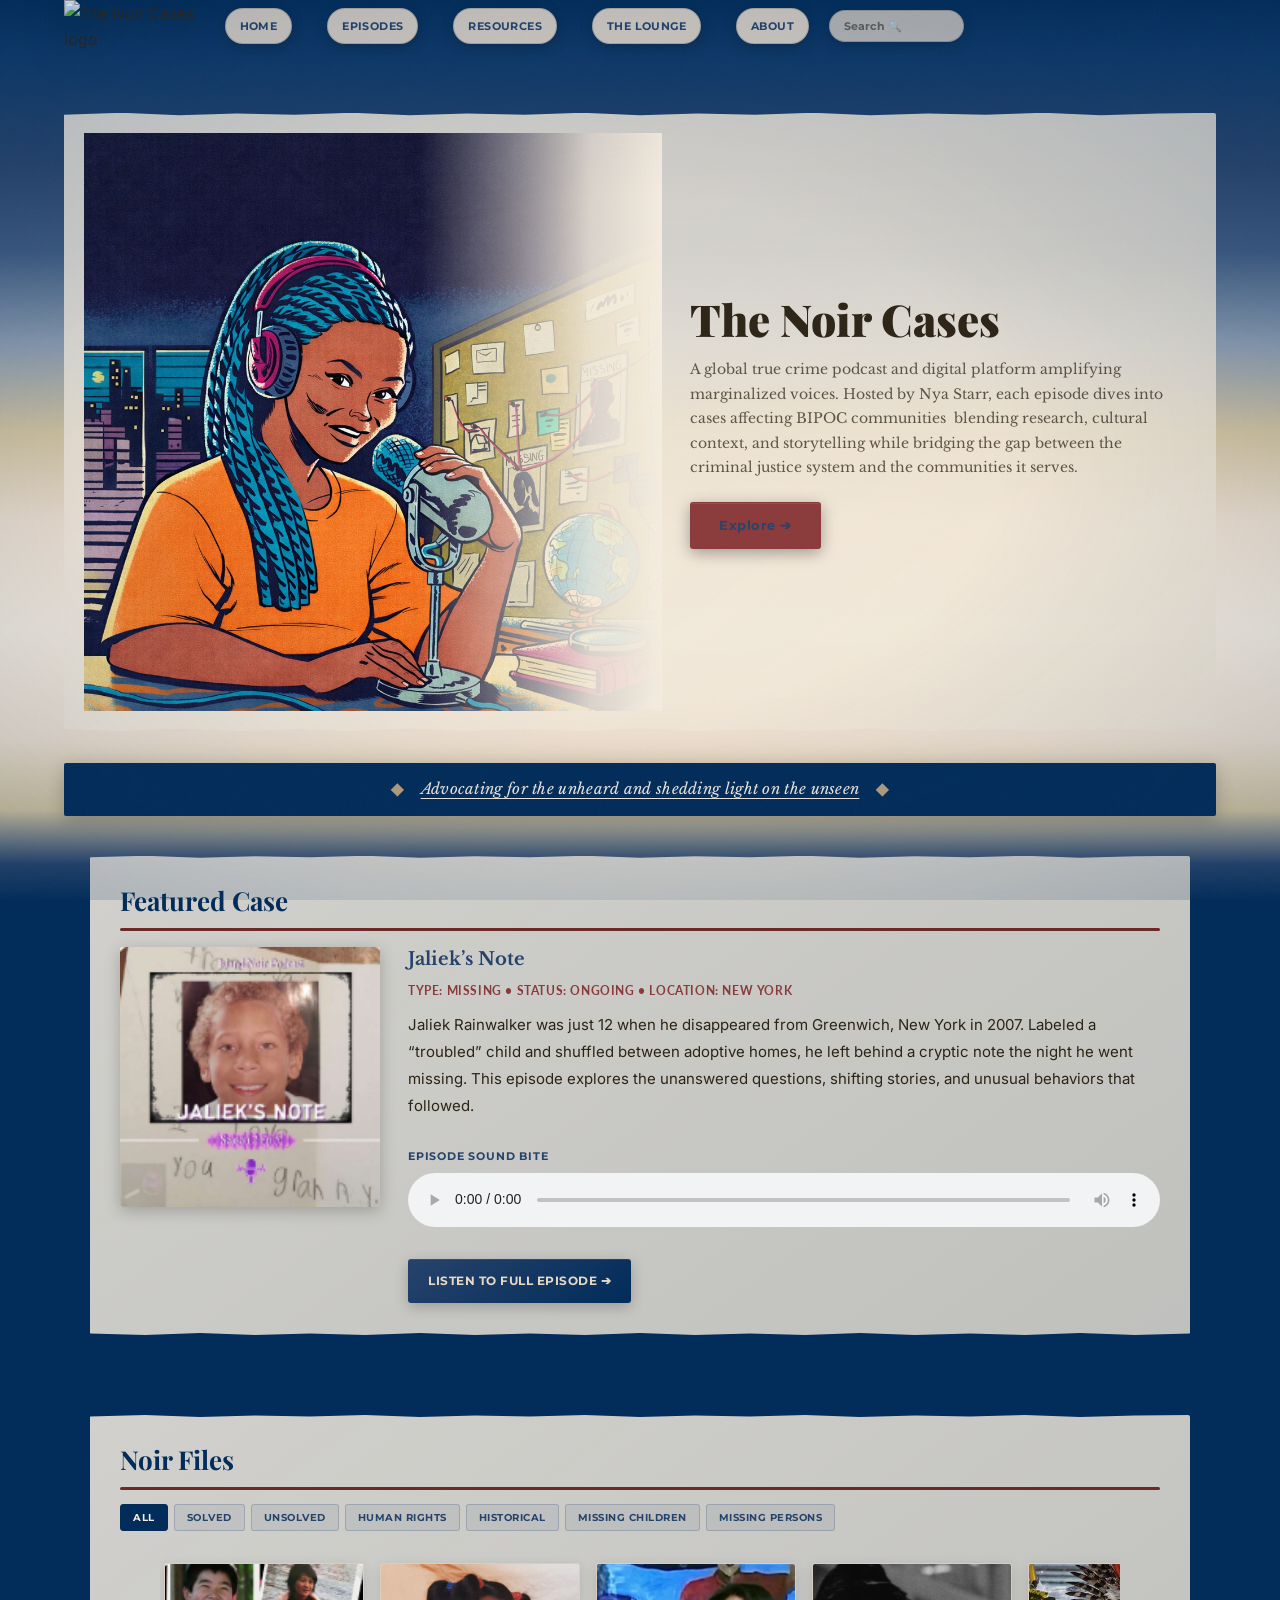
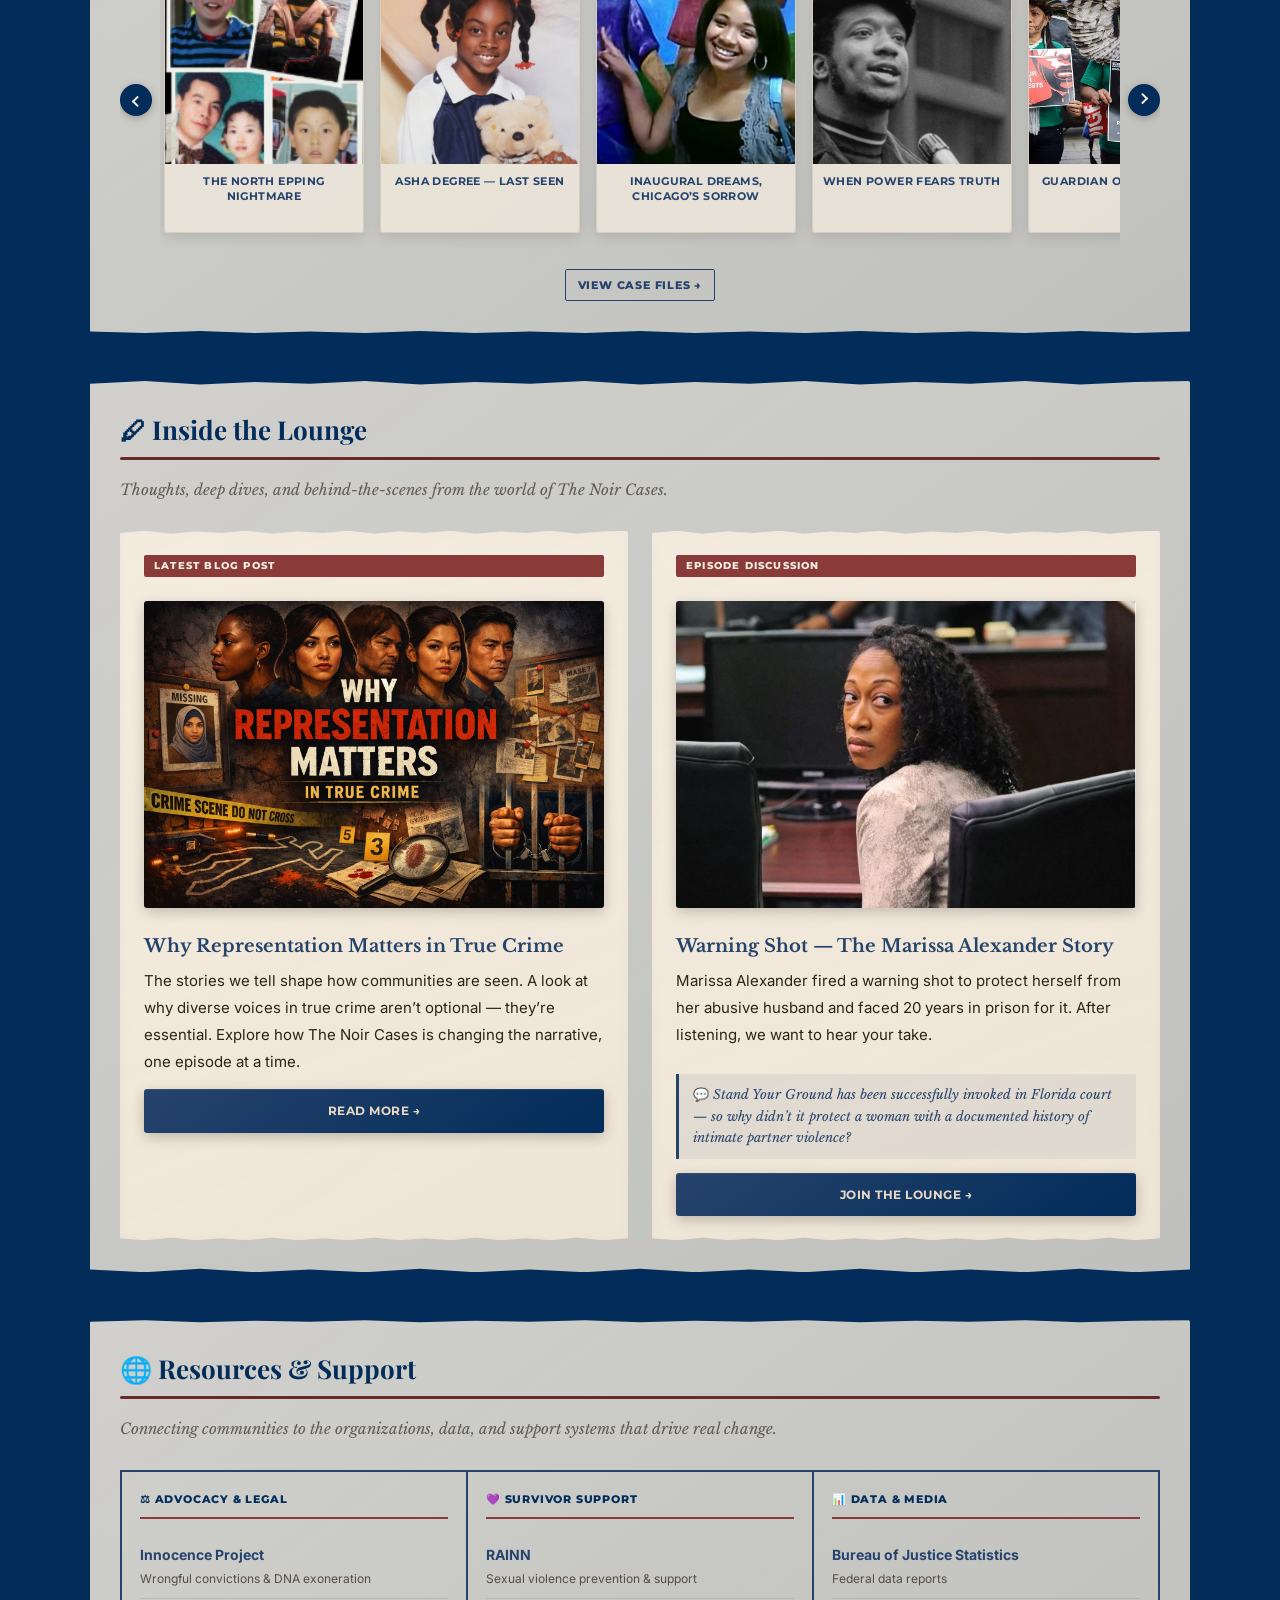
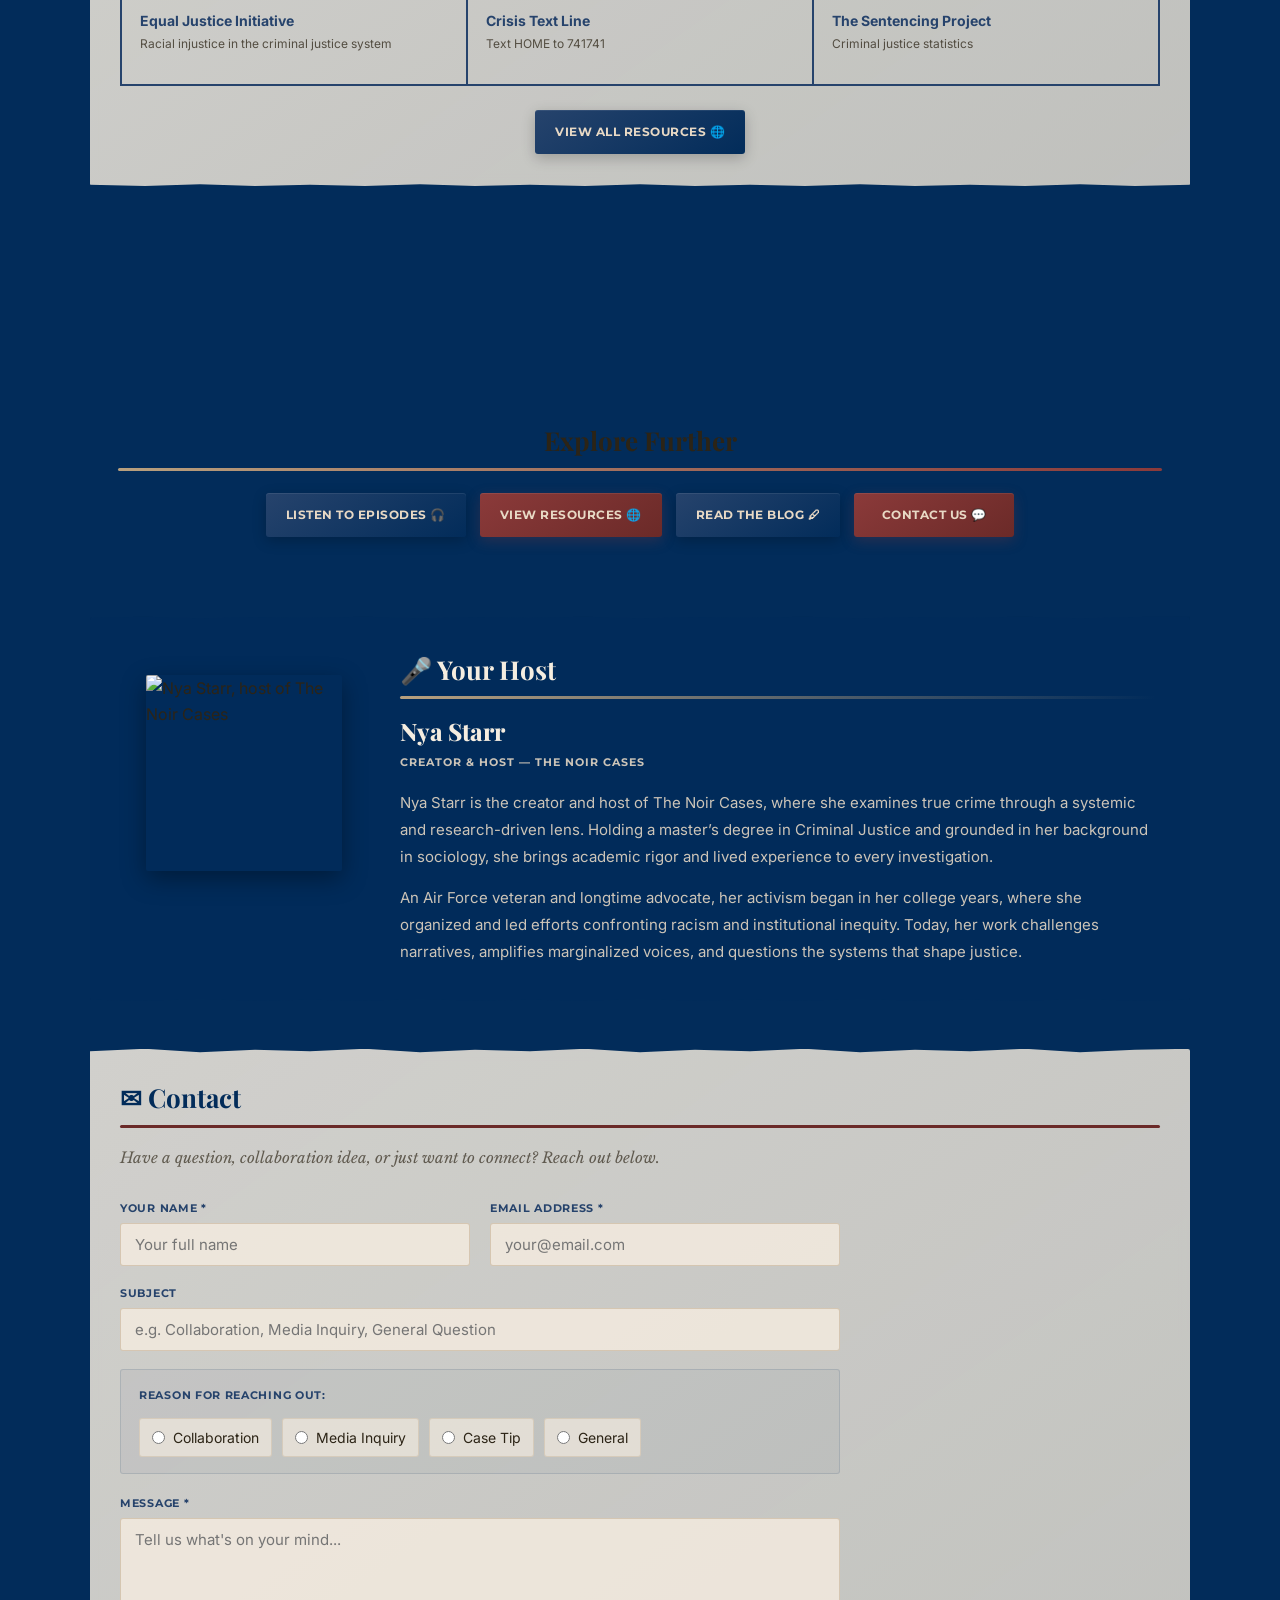
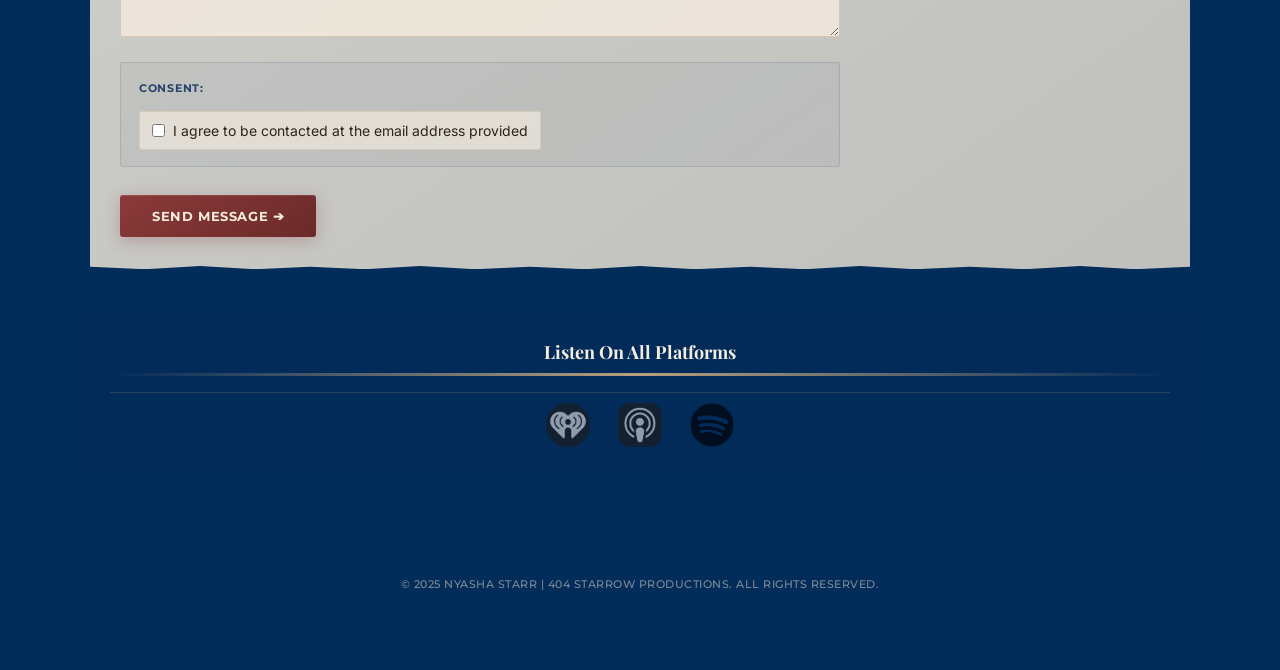
==== index.html @ af54296c "Pages" ====
<!doctype html>
<html lang="en">
<head>
<meta charset="UTF-8">
<meta name="viewport" content="width=device-width, initial-scale=1.0">
<title>The Noir Cases | The Board</title>

<!-- Google Fonts -->
<link rel="preconnect" href="https://fonts.googleapis.com">
<link rel="preconnect" href="https://fonts.gstatic.com" crossorigin>
<link href="https://fonts.googleapis.com/css2?family=Playfair+Display:ital,wght@0,400..900;1,400..900&family=Libre+Baskerville:ital,wght@0,400..700;1,400..700&family=Montserrat:ital,wght@0,100..900;1,100..900&family=Lato:wght@300;400;700;900&family=Inter:wght@300;400;500;600;700&display=swap" rel="stylesheet">

<!-- Site Styles -->
<link rel="stylesheet" href="styles.css">

</head>
<body>

<div class="grain-overlay" aria-hidden="true"></div>
<div class="page">

  <!-- HEADER -->
  <header>
    <div class="header-wrapper">
      <div class="logo">
        <img src="images/logo.png" alt="The Noir Cases logo">
      </div>
     <nav>
  <div class="nav-links">
    <a href="index.html">Home</a>
    <a href="episodes.html">Episodes</a>
    <a href="resources.html">Resources</a>
    <a href="lounge.html">The Lounge</a>
	<a href="about.html">About</a>
  </div>

  <div class="nav-search">
    <input type="text" id="siteSearch" placeholder="Search 🔍">
  </div>
</nav>
    </div>
  </header>

  <!-- HERO -->
  <section class="hero" id="board">
    <div class="hero-left">
      <div class="hero-art">
        <img class="hero-cover" src="images/cover art.png"
          alt="The Noir Cases cover art" usemap="#covermap"
          title="Return to The Noir Cases homepage">
      </div>
      <map name="covermap">
        <area shape="circle" coords="350,150,40" href="#resources" alt="Resources">
       <area shape="circle" coords="120,90,45" href="episodes.html" alt="Episodes">
        <area shape="circle" coords="200,300,55" href="#lounge"    alt="The Lounge">
        <area shape="rect"   coords="0,0,600,600" href="#lounge"   alt="The Lounge">
      </map>
    </div>
    <div class="hero-right">
      <h2>The Noir Cases</h2>
      <p>A global true crime podcast and digital platform amplifying marginalized voices. Hosted by Nya Starr, each episode dives into cases affecting BIPOC communities&nbsp; blending research, cultural context, and storytelling while bridging the gap between the criminal justice system and the communities it serves.</p>
      <a class="learnmore" href="#episodes">Explore &#10132;</a>
    </div>
  </section>

  <!-- TAGLINE BAR -->
  <div class="tagline-bar">
    <span class="diamond">&#9670;</span>
    <span class="tagline-text">Advocating for the unheard and shedding light on the unseen</span>
    <span class="diamond">&#9670;</span>
  </div>

  <!-- FEATURED CASE -->
  <section class="featured-case" id="episodes">
    <h3>Featured Case</h3>
    <div class="featured-container">
      <img src="images/Jaliek Rainwalker.png"
        alt="Jaliek Rainwalker missing case"
        class="featured-thumb"
        title="Featured Case: Jaliek&rsquo;s Note — Missing child, Greenwich NY">
      <div class="featured-body">
        <h4>Jaliek&rsquo;s Note</h4>
        <p class="meta">
          <strong>Type:</strong> Missing &bull;
          <strong>Status:</strong> Ongoing &bull;
          <strong>Location:</strong> New York
        </p>
        <p>Jaliek Rainwalker was just 12 when he disappeared from Greenwich, New York in 2007. Labeled a &ldquo;troubled&rdquo; child and shuffled between adoptive homes, he left behind a cryptic note the night he went missing. This episode explores the unanswered questions, shifting stories, and unusual behaviors that followed.</p>
        <div class="audio-wrapper">
          <p class="audio-label">Episode Sound Bite</p>
          <audio controls>
            <source src="jaliek soundbite.mp4" type="audio/mpeg">
            Your browser does not support the audio element.
          </audio>
        </div>
        <a class="button primary featured-btn"
          href="https://www.buzzsprout.com/2208391/episodes/17130888"
          target="_blank">
          Listen to Full Episode &#10132;
        </a>
      </div>
    </div>
  </section>


  <!-- NOIR FILES -->
  <section class="noir-files" id="noir-files">

    <div class="noir-files-header">
      <h3>Noir Files</h3>
      
    </div>

    <div id="noirTabs">

      <div class="noir-tab-filters">
        <button class="noir-tab-btn active" data-filter="all">All</button>
        <button class="noir-tab-btn" data-filter="solved">Solved</button>
        <button class="noir-tab-btn" data-filter="unsolved">Unsolved</button>
        <button class="noir-tab-btn" data-filter="humanrights">Human Rights</button>
        <button class="noir-tab-btn" data-filter="historical">Historical</button>
        <button class="noir-tab-btn" data-filter="missingchildren">Missing Children</button>
        <button class="noir-tab-btn" data-filter="missingpersons">Missing Persons</button>
      </div>

      <div class="noir-container">
        <div class="arrow left"></div>
        <div class="noir-scroll">
          <div class="case-card" data-category="solved" title="The North Epping Nightmare: Suspicious deaths at a family home in Australia that shocked the nation.">
            <img src="images/epping.png" alt="North Epping Nightmare case">
            <p>The North Epping Nightmare</p>
          </div>
          <div class="case-card" data-category="unsolved missingchildren" title="9-year-old Asha Degree disappeared from her North Carolina home in 2000 &mdash; one of the most mysterious missing child cases in U.S. history.">
            <img src="images/asha.jpg" alt="Asha Degree missing child case">
            <p>Asha Degree &mdash; Last Seen</p>
          </div>
          <div class="case-card" data-category="solved" title="Hadiya Pendleton, 15, was shot and killed in Chicago just days after performing at President Obama's inauguration.">
            <img src="images/hadiya pendleton.jpg" alt="Hadiya Pendleton Chicago shooting case">
            <p>Inaugural Dreams, Chicago&rsquo;s Sorrow</p>
          </div>
          <div class="case-card" data-category="historical" title="Fred Hampton, chairman of the Illinois Black Panther Party, was assassinated by Chicago police in 1969.">
            <img src="images/fred hampton.jpg" alt="Fred Hampton historical case">
            <p>When Power Fears Truth</p>
          </div>
          <div class="case-card" data-category="humanrights" title="Paulo Paulino Guajajara was an Indigenous land defender murdered in the Amazon in 2019.">
            <img src="images/paulo guajajara.jpeg" alt="Paulo Paulino Guajajara Amazon activist case">
            <p>Guardian of the Amazon</p>
          </div>
          <div class="case-card" data-category="humanrights solved" title="Marissa Alexander fired a warning shot in self-defense and faced 20 years in prison &mdash; exposing deep inequities in Stand Your Ground laws.">
            <img src="images/marissa.webp" alt="Marissa Alexander case">
            <p>Warning Shot</p>
          </div>
          <div class="case-card" data-category="unsolved missingchildren" title="Jaliek Rainwalker disappeared from Greenwich, NY in 2007 at age 12, leaving behind only a cryptic goodbye note.">
            <img src="images/Jaliek Rainwalker.png" alt="Jaliek Rainwalker case">
            <p>Jaliek&rsquo;s Note</p>
          </div>
        
			<div class="case-card" data-category="unsolved" title="Alonzo Brooks disappeared after a party in rural Kansas, where racial tension and conflicting accounts still cloud the truth behind his death.">
  <img src="images/ChatGPT Image Mar 25, 2026, 10_03_26 AM.png" alt="Midnight in La Cygne case">
  <p>Midnight in La Cygne (Coming Soon)</p>
</div>
  
<div class="case-card" data-category="humanrights missingchildren" title="Rani Hong escaped human trafficking, but in Noida, many children never did. THis episode exposes a pattern of disappearances, exploitation, and silence. ">
  <img src="images/ChatGPT Image Mar 25, 2026, 10_03_26 AM.png" alt="Delhi's Smuggled Childhood case">
  <p>Delhi’s Smuggled Childhood (Coming Soon)</p>
</div>
			
		<div class="case-card" data-category="unsolved" title="Amber Tuccaro’s final recorded phone call captured the voice of her suspected killer, but the case remains unsolved.">
  <img src="images/ChatGPT Image Mar 25, 2026, 10_03_26 AM.png" alt="Amber Tuccaro case">
  <p>Caught on Tape: The Last Call (Coming Soon)</p>
</div>

<div class="case-card" data-category="humanrights historical" title="The assassination of Patrice Lumumba exposed global power struggles, colonial interference, and political betrayal.">
  <img src="images/ChatGPT Image Mar 25, 2026, 10_03_26 AM.png" alt="Patrice Lumumba case">
  <p>Congo’s First Betrayal (Coming Soon)</p>
</div>

</div>
  <div class="arrow right"></div>
      </div>

    </div>
<div style="text-align:center; margin-top:20px;">
  <a class="text-link view-cases" href="cases.html">VIEW CASE FILES →</a>
</div>
  </section>


  <!-- INSIDE THE LOUNGE -->
  <section class="lounge-section scroll-reveal" id="lounge">
    <div class="section-header">
      <h3>&#128394; Inside the Lounge</h3>
      <p class="section-intro">Thoughts, deep dives, and behind-the-scenes from the world of The Noir Cases.</p>
    </div>
    <div class="blog-grid">
      <article class="blog-card">
        <span class="blog-date">Latest Blog Post</span>
        <img class="lounge-thumb" src="images/blog post.png" alt="Why Representation Matters in True Crime">
        <h4>Why Representation Matters in True Crime</h4>
        <p>The stories we tell shape how communities are seen. A look at why diverse voices in true crime aren&rsquo;t optional &mdash; they&rsquo;re essential. Explore how The Noir Cases is changing the narrative, one episode at a time.</p>
       <a class="button primary" href="#lounge">Read More →</a>
      </article>
      <article class="blog-card">
        <span class="blog-date">Episode Discussion</span>
        <img src="images/marissa.jpg" alt="Warning Shot — The Marissa Alexander Story" class="lounge-thumb">
        <h4>Warning Shot &mdash; The Marissa Alexander Story</h4>
        <p>Marissa Alexander fired a warning shot to protect herself from her abusive husband and faced 20 years in prison for it. After listening, we want to hear your take.</p>
        <p class="discussion-q">&#128172; <em>Stand Your Ground has been successfully invoked in Florida court &mdash; so why didn&rsquo;t it protect a woman with a documented history of intimate partner violence?</em></p>
        <a class="button primary" href="https://www.buzzsprout.com/2208391/episodes/15183282" target="_blank">
  Join the Lounge →
</a>
      </article>
    </div>
  </section>

  <!-- RESOURCES & SUPPORT -->
  <section class="resources-section scroll-reveal" id="resources">
    <div class="section-header">
      <h3>&#127760; Resources &amp; Support</h3>
      <p class="section-intro">Connecting communities to the organizations, data, and support systems that drive real change.</p>
    </div>
    <div class="resource-grid">
      <div class="resource-col">
        <h4 class="resource-col-title">&#9878; Advocacy &amp; Legal</h4>
        <ul class="resource-col-list">
          <li>
            <a href="https://innocenceproject.org" target="_blank" rel="noopener" title="Legal organization working to exonerate wrongfully convicted individuals through DNA evidence."><strong>Innocence Project</strong></a>
            <span class="res-desc">Wrongful convictions &amp; DNA exoneration</span>
          </li>
          <li>
            <a href="https://eji.org" target="_blank" rel="noopener" title="Nonprofit addressing racial injustice and mass incarceration, founded by Bryan Stevenson."><strong>Equal Justice Initiative</strong></a>
            <span class="res-desc">Racial injustice in the criminal justice system</span>
          </li>
        </ul>
      </div>
      <div class="resource-col">
        <h4 class="resource-col-title">&#128156; Survivor Support</h4>
        <ul class="resource-col-list">
          <li>
            <a href="https://www.rainn.org" target="_blank" rel="noopener" title="The largest U.S. organization dedicated to supporting survivors of sexual violence."><strong>RAINN</strong></a>
            <span class="res-desc">Sexual violence prevention &amp; support</span>
          </li>
          <li>
            <strong title="Text HOME to 741741 for free, 24/7 crisis counseling.">Crisis Text Line</strong>
            <span class="res-desc">Text HOME to 741741</span>
          </li>
        </ul>
      </div>
      <div class="resource-col">
        <h4 class="resource-col-title">&#128202; Data &amp; Media</h4>
        <ul class="resource-col-list">
          <li>
            <a href="https://bjs.ojp.gov" target="_blank" rel="noopener" title="Federal agency providing data and research on crime and criminal justice trends."><strong>Bureau of Justice Statistics</strong></a>
            <span class="res-desc">Federal data reports</span>

          </li>
          <li>
            <a href="https://www.sentencingproject.org" target="_blank" rel="noopener" title="Research organization focused on criminal justice reform and reducing mass incarceration."><strong>The Sentencing Project</strong></a>
            <span class="res-desc">Criminal justice statistics</span>
          </li>
        </ul>
      </div>
    </div>
    <div class="resource-cta-wrap">
      <a href="#resources" class="button primary">View All Resources &#127760;</a>
    </div>
  </section>


  <canvas id="noirCanvas" class="noir-canvas" aria-hidden="true"></canvas>

  <!-- EXPLORE FURTHER -->
  <section class="explore-section scroll-reveal" id="explore">
    <h3>Explore Further</h3>
    <div class="actions">
      <a href="#episodes" class="button primary">Listen to Episodes &#127911;</a>
      <a href="#resources" class="button secondary">View Resources &#127760;</a>
      <a href="#lounge" class="button primary">Read the Blog &#128394;</a>
      <a href="#contact" class="button secondary">Contact Us &#128172;</a>
    </div>
  </section>

  <!-- YOUR HOST -->
  <section class="host-section scroll-reveal" id="about-host">
    <div class="host-inner">
      <div class="host-image-wrap">
        <canvas id="hostCanvas" class="host-canvas" aria-hidden="true"></canvas>
        <img src="images/nya-starr.png" alt="Nya Starr, host of The Noir Cases" class="host-photo">
      </div>
      <div class="host-bio-text">
        <h3>&#127908; Your Host</h3>
        <h4 class="host-name">Nya Starr</h4>
        <p class="host-title">Creator &amp; Host &mdash; The Noir Cases</p>
        <p>Nya Starr is the creator and host of The Noir Cases, where she examines true crime through a systemic and research-driven lens. Holding a master&rsquo;s degree in Criminal Justice and grounded in her background in sociology, she brings academic rigor and lived experience to every investigation.</p>
        <p>An Air Force veteran and longtime advocate, her activism began in her college years, where she organized and led efforts confronting racism and institutional inequity. Today, her work challenges narratives, amplifies marginalized voices, and questions the systems that shape justice.</p>
      </div>
    </div>
  </section>

  <!-- CONTACT -->
  <section class="contact-section scroll-reveal" id="contact">
    <div class="section-header">
      <h3>&#9993; Contact</h3>
      <p class="section-intro">Have a question, collaboration idea, or just want to connect? Reach out below.</p>
    </div>
    <div class="form-inner">
      <div class="form-row">
        <div class="form-group">
          <label for="contactName">Your Name *</label>
          <input type="text" id="contactName" name="contactName" placeholder="Your full name">
        </div>
        <div class="form-group">
          <label for="contactEmail">Email Address *</label>
          <input type="email" id="contactEmail" name="contactEmail" placeholder="your@email.com">
        </div>
      </div>
      <div class="form-group">
        <label for="contactSubject">Subject</label>
        <input type="text" id="contactSubject" name="contactSubject" placeholder="e.g. Collaboration, Media Inquiry, General Question">
      </div>
      <div class="form-fieldset">
        <p class="fieldset-legend">Reason for reaching out:</p>
        <div class="radio-group">
          <label class="radio-label"><input type="radio" name="contactReason" value="collaboration"> Collaboration</label>
          <label class="radio-label"><input type="radio" name="contactReason" value="media"> Media Inquiry</label>
          <label class="radio-label"><input type="radio" name="contactReason" value="tip"> Case Tip</label>
          <label class="radio-label"><input type="radio" name="contactReason" value="general"> General</label>
        </div>
      </div>
      <div class="form-group">
        <label for="contactMessage">Message *</label>
        <textarea id="contactMessage" name="contactMessage" rows="5" placeholder="Tell us what's on your mind..."></textarea>
      </div>
      <div class="form-fieldset">
        <p class="fieldset-legend">Consent:</p>
        <div class="checkbox-group">
          <label class="check-label"><input type="checkbox" id="contactConsent" name="contactConsent" value="agree"> I agree to be contacted at the email address provided</label>
        </div>
      </div>
      <button type="button" class="form-submit-btn" onclick="handleContactSubmit()">Send Message &#10132;</button>
    </div>
  </section>

  <!-- PLATFORMS -->
  <section class="platforms" id="listen">
    <h3>Listen On All Platforms</h3>
    <div class="platform-logos">
      <a href="https://thenoircases.buzzsprout.com" target="_blank" rel="noopener" title="Listen on iHeart Radio"><img src="images/iheart.png" alt="iHeart Radio"></a>
      <a href="https://thenoircases.buzzsprout.com" target="_blank" rel="noopener" title="Listen on Apple Podcasts"><img src="images/apple.png" alt="Apple Podcasts"></a>
      <a href="https://thenoircases.buzzsprout.com" target="_blank" rel="noopener" title="Listen on Spotify"><img src="images/spotify.png" alt="Spotify"></a>
    </div>
  </section>

  <footer id="about">
    <p>&copy; 2025 Nyasha Starr | 404 Starrow Productions. All rights reserved.</p>
  </footer>

</div><!-- end .page -->

<!-- SCRIPTS — jQuery loaded ONCE, at bottom of body -->
<script src="https://code.jquery.com/jquery-3.6.0.min.js"></script>
<script>
$(function() {

  /* Noir Files — Vanilla JS tab filter */
  document.querySelectorAll(".noir-tab-btn").forEach(function(btn) {
    btn.addEventListener("click", function() {
      document.querySelectorAll(".noir-tab-btn").forEach(function(b) { b.classList.remove("active"); });
      btn.classList.add("active");
      var filter = btn.getAttribute("data-filter");
      document.querySelectorAll(".case-card").forEach(function(card) {
        var cats = card.getAttribute("data-category") || "";
        card.style.display = (filter === "all" || cats.split(" ").indexOf(filter) !== -1) ? "" : "none";
      });
    });
  });

  /* jQuery UI Tooltips */
  $(document).tooltip({
    show: { effect: "fadeIn", duration: 180 },
    hide: { effect: "fadeOut", duration: 150 },
    position: { my: "center bottom-10", at: "center top" }
  });

  /* Arrow scroll for Noir Files */
 $(".arrow.left").on("click", function() {
  var $s = $(this).closest(".noir-container").find(".noir-scroll");
  $s.animate({ scrollLeft: "-=220" }, 300);
});

$(".arrow.right").on("click", function() {
  var $s = $(this).closest(".noir-container").find(".noir-scroll");
  $s.animate({ scrollLeft: "+=220" }, 300);
});
  /* Scroll Reveal */
  var $rev = $(".scroll-reveal");
  function checkReveal() {
    var wh = window.innerHeight;
    $rev.each(function() {
      if (this.getBoundingClientRect().top < wh - 80) $(this).addClass("revealed");
    });
  }
  $(window).on("scroll", checkReveal);
  checkReveal();

  /* Canvas: noir diamond */
  var nc = document.getElementById("noirCanvas");
  if (nc) {
    nc.width = 100; nc.height = 100;
    var c = nc.getContext("2d");
    c.fillStyle = "rgba(139,58,58,0.10)"; c.strokeStyle = "rgba(139,58,58,0.50)"; c.lineWidth = 2;
    c.beginPath(); c.moveTo(50,4); c.lineTo(96,50); c.lineTo(50,96); c.lineTo(4,50); c.closePath(); c.fill(); c.stroke();
    c.beginPath(); c.arc(50,50,18,0,Math.PI*2);
    c.strokeStyle = "rgba(38,67,108,0.40)"; c.lineWidth = 1.5; c.stroke();
  }

  /* Canvas: host frame */
  var hc = document.getElementById("hostCanvas");
  if (hc) {
    hc.width = 240; hc.height = 240;
    var h = hc.getContext("2d");
    h.strokeStyle = "rgba(139,58,58,0.45)"; h.lineWidth = 3; h.strokeRect(8,8,224,224);
    h.strokeStyle = "rgba(38,67,108,0.30)"; h.lineWidth = 1.5; h.strokeRect(16,16,208,208);
    [[14,14],[226,14],[14,226],[226,226]].forEach(function(p) {
      h.fillStyle = "rgba(139,58,58,0.55)";
      h.beginPath(); h.moveTo(p[0],p[1]-7); h.lineTo(p[0]+7,p[1]); h.lineTo(p[0],p[1]+7); h.lineTo(p[0]-7,p[1]); h.closePath(); h.fill();
    });
  }

});

/* Search */
document.getElementById("siteSearch").addEventListener("keydown", function(e) {
  if (e.key !== "Enter") return;
  e.preventDefault();
  var term = this.value.toLowerCase().trim();
  if (!term) { alert("Please enter a search term."); return; }
  document.querySelectorAll(".search-highlight").forEach(function(el) { el.classList.remove("search-highlight"); });
  var found = false;
  document.querySelectorAll("section, .blog-card, .resource-col").forEach(function(el) {
    if (el.textContent.toLowerCase().includes(term)) {
      el.classList.add("search-highlight");
      if (!found) { el.scrollIntoView({ behavior: "smooth", block: "center" }); found = true; }
    }
  });
  if (!found) alert("No results found for \"" + term + "\".");
});


/* Contact Form */
function handleContactSubmit() {
  var n = document.getElementById("contactName").value.trim();
  var e = document.getElementById("contactEmail").value.trim();
  var m = document.getElementById("contactMessage").value.trim();
  var c = document.getElementById("contactConsent").checked;
  if (!n) { alert("Please enter your name."); return; }
  if (!e) { alert("Please enter your email."); return; }
  if (!m) { alert("Please enter a message."); return; }
  if (!c) { alert("Please confirm you agree to be contacted."); return; }
  alert("Thank you, " + n + "! Your message has been received.");
  ["contactName","contactEmail","contactSubject","contactMessage"].forEach(function(id) { document.getElementById(id).value = ""; });
  document.getElementById("contactConsent").checked = false;
  document.querySelectorAll("input[name='contactReason']").forEach(function(r) { r.checked = false; });
}
</script>

</body>
</html>
---- styles.css ----
@charset "utf-8";

/* ═══════════════════════════════════════════
   RESET
═══════════════════════════════════════════ */
*, *::before, *::after {
  margin: 0;
  padding: 0;
  box-sizing: border-box;
}

/* ═══════════════════════════════════════════
   DESIGN TOKENS
═══════════════════════════════════════════ */
:root {
  --navy:        #022C5A;
  --navy-mid:    #26436C;
  --navy-light:  #3D5A80;
  --cream:       #F5EDE0;
  --cream-mid:   #EDD9C0;
  --cream-dark:  #D4C4A0;
  --gold:        #B8A07E;
  --crimson:     #8B3A3A;
  --crimson-dk:  #6B2A28;
  --ink:         #2C2416;
  --ink-light:   rgba(44,36,22,0.75);
  --rip: polygon(
    0% 0.3%,  5% 0%,   10% 0.4%, 15% 0.1%, 20% 0.3%, 25% 0%,
    30% 0.4%, 35% 0.1%,40% 0.3%, 45% 0%,   50% 0.4%, 55% 0.1%,
    60% 0.3%, 65% 0%,  70% 0.4%, 75% 0.1%, 80% 0.3%, 85% 0%,
    90% 0.4%, 95% 0.1%,100% 0%,
    100% 99.7%,95% 100%, 90% 99.6%,85% 100%, 80% 99.7%,75% 100%,
    70% 99.6%, 65% 100%,60% 99.7%,55% 100%, 50% 99.6%,45% 100%,
    40% 99.7%, 35% 100%,30% 99.6%,25% 100%, 20% 99.7%,15% 100%,
    10% 99.6%, 5% 100%, 0% 99.7%
  );
  --parchment-bg:   rgba(245,237,224,0.58);
  --parchment-grad: linear-gradient(145deg, rgba(245,237,224,0.65) 0%, rgba(237,227,209,0.52) 100%);
}

/* ═══════════════════════════════════════════
   BODY + PAGE WRAPPER
═══════════════════════════════════════════ */
body {
  font-family: "Inter", "Lato", Arial, sans-serif;
  font-size: 16px;
  line-height: 1.65;
  color: var(--ink);
  background-color: var(--navy);
  background-image: linear-gradient(to bottom,
    #022C5A 0%, #0D3868 6%, #26436C 18%, #3D5A80 28%,
    #8A9BB0 38%, #D4C4A0 48%, #F0E1D1 58%, #F5EDE0 70%,
    #F0E1D1 82%, #D4C4A0 90%, #26436C 96%, #022C5A 100%
  );
  background-attachment: fixed;
  overflow-x: hidden;
  min-height: 100vh;
}

.grain-overlay {
  position: fixed; inset: 0;
  pointer-events: none; z-index: 9999; opacity: 0.035;
  background-image: url("data:image/svg+xml,%3Csvg viewBox='0 0 512 512' xmlns='http://www.w3.org/2000/svg'%3E%3Cfilter id='n'%3E%3CfeTurbulence type='fractalNoise' baseFrequency='0.75' numOctaves='4' stitchTiles='stitch'/%3E%3C/filter%3E%3Crect width='100%25' height='100%25' filter='url(%23n)'/%3E%3C/svg%3E");
  background-size: 256px 256px;
}

body::after {
  content: "";
  position: fixed; inset: 0;
  pointer-events: none; z-index: 9998;
  background: radial-gradient(ellipse at center, transparent 40%, rgba(2,44,90,0.18) 100%);
}

.page {
  max-width: 1200px;
  margin: 0 auto;
  padding: 0 24px 60px;
  display: flex;
  flex-direction: column;
  align-items: center;
}

/* ═══════════════════════════════════════════
   LINKS
═══════════════════════════════════════════ */
a:link, a:visited { color: var(--navy-mid); text-decoration: none; }
a:hover  { color: var(--crimson); text-decoration: underline; }
a:active { color: var(--crimson-dk); }

.text-link {
  font-family: "Montserrat", sans-serif;
  font-weight: 700; font-size: 13px;
  color: var(--crimson); text-decoration: none;
  letter-spacing: 0.3px;
  transition: color 0.3s, letter-spacing 0.3s;
  display: inline-block;
}
.text-link:hover { color: var(--navy); letter-spacing: 0.8px; text-decoration: none; }

.search-highlight {
  outline: 2px solid var(--crimson) !important;
  outline-offset: 6px; border-radius: 4px;
}

/* ═══════════════════════════════════════════
   TYPOGRAPHY
═══════════════════════════════════════════ */
h2 {
  font-family: "Playfair Display", "Libre Baskerville", Georgia, serif;
  font-size: clamp(28px, 5vw, 46px);
  font-weight: 900; color: var(--ink);
  line-height: 1.1; margin-bottom: 16px;
  padding-bottom: 12px; border-bottom: 3px solid var(--crimson);
}
h3 {
  font-family: "Playfair Display", "Libre Baskerville", Georgia, serif;
  font-size: clamp(20px, 3vw, 26px);
  font-weight: 700; color: var(--navy);
  line-height: 1.3; margin-bottom: 16px; position: relative;
}
h3::after {
  content: "";
  display: block; width: 100%; height: 3px;
  background: #6B2A28; margin-top: 10px; border-radius: 2px;
}
h4 {
  font-family: "Libre Baskerville", Georgia, serif;
  font-size: clamp(15px, 2vw, 18px);
  font-weight: 700; color: var(--navy-mid);
  margin-top: 12px; margin-bottom: 8px; line-height: 1.4;
}
p {
  font-family: "Inter", "Lato", Arial, sans-serif;
  font-size: clamp(13px, 1.5vw, 15px);
  line-height: 1.8; color: var(--ink); margin-bottom: 14px;
}
p:last-child { margin-bottom: 0; }
.section-intro {
  font-family: "Libre Baskerville", Georgia, serif;
  font-style: italic; font-size: 15px;
  color: var(--ink-light); margin-bottom: 24px; opacity: 0.9;
}
.meta {
  font-family: "Lato", Arial, sans-serif;
  font-size: 12px; font-weight: 700; color: var(--crimson);
  text-transform: uppercase; letter-spacing: 0.6px; margin-bottom: 10px;
}
.description { font-size: 14px; color: #3A3225; line-height: 1.7; margin-bottom: 8px; }
.section-header { margin-bottom: 28px; }

/* ═══════════════════════════════════════════
   HEADER
═══════════════════════════════════════════ */
header {
  width: 100%;
  position: relative; z-index: 1000;
  animation: fadeInDown 0.6s ease forwards; margin-bottom: 40px;
}
.header-wrapper {
  display: flex;
  flex-direction: row;
  justify-content: space-between;
  align-items: center;
  gap: 16px;
  width: 100%;
}
.logo img {
  max-width: 280px;
  position: relative; z-index: 100;
  filter: drop-shadow(0 6px 18px rgba(0,0,0,0.5));
  transition: transform 0.4s;
}
.logo img:hover { transform: scale(1.03) rotate(-1deg); cursor: pointer; }


nav {
  display: flex;
  justify-content: space-between;
  align-items: center;
  width: 100%;
  flex-wrap: nowrap;
  gap: 20px;
}

.nav-links {
  display: flex;
  gap: 35px;
  align-items: center;
}

/* Original nav pill style — cream background, dark text (homepage) */
nav a {
  display: inline-block; padding: 8px 14px;
  background: rgba(240,225,209,0.88); border: 1px solid rgba(31,26,18,0.18);
  border-radius: 999px; font-family: "Montserrat", sans-serif;
  font-weight: 700; font-size: 11px; letter-spacing: 0.4px; text-transform: uppercase;
  color: #1F1A12; white-space: nowrap;
  box-shadow: 0 4px 14px rgba(0,0,0,0.20); transition: all 0.25s;
}
nav a:hover {
  background: rgba(240,225,209,1); border-color: rgba(139,58,58,0.45);
  color: var(--crimson-dk); transform: translateY(-1px); text-decoration: none;
}

/* Original search style (homepage) */
.nav-search input {
  padding: 8px 14px; border-radius: 999px;
  border: 1px solid rgba(31,26,18,0.18); background: rgba(240,225,209,0.75);
  color: #1F1A12; font-family: "Montserrat", sans-serif;
  font-size: 11px; font-weight: 700; outline: none; width: 135px;
  box-shadow: 0 4px 14px rgba(0,0,0,0.18); transition: all 0.3s;
}
.nav-search input::placeholder { color: rgba(31,26,18,0.55); }
.nav-search input:focus { border-color: var(--crimson); background: rgba(240,225,209,0.98); width: 160px; }

header nav {
  justify-content: flex-start;
}

/* ═══════════════════════════════════════════
   PARCHMENT
═══════════════════════════════════════════ */
.parchment {
  background: var(--parchment-bg);
  background-image: var(--parchment-grad);
  backdrop-filter: blur(6px);
  box-shadow: 0 10px 36px rgba(0,0,0,0.10);
  clip-path: var(--rip);
  border-radius: 2px;
  padding: 28px;
}

/* ═══════════════════════════════════════════
   TAGLINE BAR
═══════════════════════════════════════════ */
.tagline-bar {
  width: 100%; max-width: 1152px;
  margin: 0 auto 40px; padding: 14px 28px;
  background: var(--navy); border-radius: 2px;
  display: flex; flex-direction: row;
  align-items: center; justify-content: center; gap: 16px;
  box-shadow: 0 4px 18px rgba(0,0,0,0.22);
}
.tagline-bar .diamond { color: var(--gold); font-size: 14px; flex-shrink: 0; }
.tagline-bar .tagline-text {
  font-family: "Libre Baskerville", Georgia, serif;
  font-size: 15px; font-style: italic; color: var(--cream);
  text-decoration: underline; text-underline-offset: 4px;
  text-align: center; letter-spacing: 0.3px;
}

/* ═══════════════════════════════════════════
   HERO
═══════════════════════════════════════════ */
.hero {
  width: 100%; max-width: 1152px;
  margin: 20px auto 32px; padding: 20px;
  display: flex; flex-direction: row; gap: 0;
  background: var(--parchment-bg); background-image: var(--parchment-grad);
  box-shadow: 0 12px 40px rgba(0,0,0,0.12); backdrop-filter: blur(6px);
  border-radius: 2px; position: relative; z-index: 1;
  clip-path: var(--rip);
  animation: fadeInUp 0.9s ease 0.1s forwards; opacity: 0;
}
.hero-left { flex: 0 0 52%; position: relative; overflow: hidden; }
.hero-art  { position: relative; overflow: hidden; }
.hero-cover { width: 100%; height: auto; display: block; box-shadow: 0 14px 44px rgba(0,0,0,0.45); }
.hero-cover:hover { cursor: pointer; }
.hero-left::after {
  content: ""; position: absolute; top: 0; right: -1px; width: 42%; height: 100%;
  pointer-events: none; z-index: 3;
  background: linear-gradient(to right,
    rgba(245,237,224,0) 0%, rgba(245,237,224,0.5) 40%,
    rgba(245,237,224,0.88) 70%, rgba(245,237,224,1) 100%);
}
.hero-right {
  flex: 1; padding: 36px 28px;
  display: flex; flex-direction: column; justify-content: center;
  position: relative; z-index: 10;
}
.hero-right h2 { font-size: clamp(26px,4vw,44px); border-bottom: none; padding-bottom: 0; margin-bottom: 14px; }
.hero-right p  { font-family: "Libre Baskerville", Georgia, serif; font-size: 14px; color: var(--ink-light); margin-bottom: 22px; line-height: 1.75; }
.learnmore {
  display: inline-block; align-self: flex-start; padding: 12px 28px;
  background: var(--crimson); color: var(--cream);
  font-family: "Montserrat", sans-serif; font-weight: 700; font-size: 13px; letter-spacing: 0.5px;
  text-decoration: none; border-radius: 3px; border: 1px solid rgba(139,58,58,0.6);
  box-shadow: 0 4px 16px rgba(0,0,0,0.35), inset 0 1px 0 rgba(255,255,255,0.1);
  transition: all 0.3s;
}
.learnmore:hover { background: var(--cream); color: var(--navy); transform: translateY(-2px); text-decoration: none; }

/* ═══════════════════════════════════════════
   FEATURED CASE
═══════════════════════════════════════════ */
.featured-case {
  width: 100%; max-width: 1100px;
  margin: 0 auto 40px; padding: 28px 30px 32px;
  background: var(--parchment-bg); background-image: var(--parchment-grad);
  backdrop-filter: blur(6px); box-shadow: 0 10px 36px rgba(0,0,0,0.10);
  clip-path: var(--rip); border-radius: 2px;
}
.featured-container { display: flex; flex-direction: row; gap: 28px; align-items: flex-start; margin-top: 12px; }
.featured-thumb { flex: 0 0 260px; width: 260px; height: 260px; object-fit: cover; object-position: top center; border-radius: 3px; display: block; box-shadow: 0 4px 16px rgba(0,0,0,0.22); }
.featured-body { flex: 1; display: flex; flex-direction: column; min-width: 0; }
.featured-body h4 { margin-top: 0; }
.featured-btn { display: inline-block; margin-top: 16px; align-self: flex-start; padding: 12px 24px; }
.audio-wrapper { margin: 14px 0 16px; }
.audio-label { font-family: "Montserrat", sans-serif; font-size: 11px; font-weight: 700; text-transform: uppercase; letter-spacing: 0.8px; color: var(--navy-mid); margin-bottom: 6px !important; }
audio { width: 100%; display: block; accent-color: var(--crimson); }

/* ═══════════════════════════════════════════
   BUTTONS
═══════════════════════════════════════════ */
.button {
  display: inline-block; min-width: 160px;
  font-family: "Montserrat", sans-serif; font-weight: 700;
  font-size: clamp(10px, 1.2vw, 12px); letter-spacing: 0.5px;
  text-align: center; text-decoration: none; text-transform: uppercase;
  padding: 12px 20px; border-radius: 3px; border: none;
  transition: all 0.3s; cursor: pointer;
}
.button.primary {
  background: linear-gradient(145deg, var(--navy-mid), var(--navy)); color: #E8D9C5;
  box-shadow: 0 4px 14px rgba(0,0,0,0.22), inset 0 1px 0 rgba(255,255,255,0.08);
}
.button.primary:hover { transform: translateY(-2px); color: #fff; text-decoration: none; box-shadow: 0 8px 24px rgba(0,0,0,0.28); }
.button.secondary {
  background: linear-gradient(145deg, var(--crimson), var(--crimson-dk)); color: #E8D9C5;
  box-shadow: 0 4px 14px rgba(139,58,58,0.28), inset 0 1px 0 rgba(255,255,255,0.08);
}
.button.secondary:hover { transform: translateY(-2px); color: #fff; text-decoration: none; }

/* ═══════════════════════════════════════════
   RED BOXES
═══════════════════════════════════════════ */
.red-box {
  border: 2px solid var(--crimson);
  background: rgba(139,58,58,0.06);
  padding: 14px; margin: 14px 0; border-radius: 3px;
}
.red-box-inline {
  display: inline-block;
  background: var(--crimson);
  border: 2px solid var(--crimson-dk);
  padding: 5px 14px; margin: 10px 0; border-radius: 3px;
}
.red-box-inline p,
.red-box-inline strong,
.red-box-inline a {
  color: var(--cream) !important;
  margin-bottom: 0; font-size: 12px;
}
.red-box-inline a { text-decoration: underline; }
.red-box-inline a:hover { color: var(--cream-mid) !important; }

/* ═══════════════════════════════════════════
   NOIR FILES (shared: index + episodes page)
═══════════════════════════════════════════ */
.noir-files {
  width: 100%; max-width: 1100px;
  margin: 32px auto 48px; padding: 28px 30px 32px;
  background: var(--parchment-bg); background-image: var(--parchment-grad);
  backdrop-filter: blur(6px); box-shadow: 0 10px 36px rgba(0,0,0,0.10);
  clip-path: var(--rip); border-radius: 2px;
}
.noir-files-header {
  display: flex; flex-direction: row;
  align-items: center; justify-content: space-between; margin-bottom: 4px;
}
.noir-files-header h3 { margin-bottom: 0; flex: 1; }

.view-cases {
  font-family: "Montserrat", sans-serif;
  font-size: 11px; font-weight: 800; letter-spacing: 0.8px; text-transform: uppercase;
  color: var(--navy-mid); border: 1px solid var(--navy-mid);
  padding: 6px 12px; border-radius: 2px; transition: all 0.2s; white-space: nowrap;
}
.view-cases:hover { background: var(--navy); color: var(--cream); border-color: var(--navy); text-decoration: none; }

/* ── Season tabs ── */
.noir-season-tabs {
  display: flex; flex-wrap: wrap; gap: 8px; margin: 16px 0 10px;
}
.noir-season-btn {
  font-family: "Montserrat", sans-serif; font-weight: 700;
  font-size: clamp(9px, 1.1vw, 11px); text-transform: uppercase; letter-spacing: 0.5px;
  padding: 7px 16px; border-radius: 3px;
  border: 2px solid var(--crimson);
  background: transparent; color: var(--crimson);
  cursor: pointer; transition: all 0.2s;
}
.noir-season-btn.active,
.noir-season-btn:hover { background: var(--crimson); color: var(--cream); }

/* ── Category filter tabs ── */
.noir-tab-filters {
  display: flex; flex-wrap: wrap; gap: 6px; margin-bottom: 18px;
}
.noir-tab-btn {
  font-family: "Montserrat", sans-serif; font-weight: 700;
  font-size: clamp(9px, 1vw, 10px); text-transform: uppercase; letter-spacing: 0.5px;
  padding: 6px 12px; border-radius: 3px;
  background: rgba(38,67,108,0.08); border: 1px solid rgba(38,67,108,0.22);
  color: var(--navy-mid); cursor: pointer; transition: all 0.2s;
}
.noir-tab-btn.active,
.noir-tab-btn:hover { background: var(--navy); color: var(--cream); border-color: var(--navy); }

/* ── Episode grid ── */
.noir-episode-grid {
  display: grid;
  grid-template-columns: repeat(auto-fill, minmax(160px, 1fr));
  gap: 14px;
}


/* ── Episode cards ── */
.ep-card {
  display: flex; flex-direction: column;
  background: rgba(245,237,224,0.70); border: 1px solid rgba(184,160,126,0.30);
  border-radius: 3px; overflow: hidden; text-decoration: none;
  box-shadow: 0 4px 14px rgba(0,0,0,0.10);
  transition: transform 0.25s, box-shadow 0.25s; cursor: pointer;
}
.ep-card:hover { transform: translateY(-4px); box-shadow: 0 10px 28px rgba(0,0,0,0.18); text-decoration: none; }
.ep-card img {
  width: 100%; height: 130px;
  object-fit: cover; object-position: top center;
  display: block; background: var(--navy-mid);
}
.ep-card-info { padding: 8px 10px 10px; }
.ep-card-info p {
  font-family: "Montserrat", sans-serif;
  font-size: clamp(9px, 1vw, 11px); font-weight: 700;
  text-transform: uppercase; letter-spacing: 0.3px;
  color: var(--navy-mid); line-height: 1.4; margin: 0;
}

/* Season badge */
.ep-season-badge {
  display: inline-block;
  font-family: "Montserrat", sans-serif; font-size: 9px; font-weight: 800;
  text-transform: uppercase; letter-spacing: 0.6px;
  color: var(--cream); background: var(--crimson);
  padding: 2px 7px; border-radius: 2px; margin-bottom: 5px;
}
.ep-season-badge.s1 { background: var(--navy-mid); }
.ep-season-badge.s3 { background: var(--navy); }

/* Episode duration */
.ep-duration {
  display: block;
  font-family: "Lato", Arial, sans-serif; font-size: 10px;
  color: var(--ink-light); margin-bottom: 3px; letter-spacing: 0.3px;
}

/* Coming soon card */
.ep-coming { background: var(--navy) !important; border-color: rgba(184,160,126,0.20) !important; }
.ep-coming-inner {
  height: 130px; display: flex; flex-direction: column;
  align-items: center; justify-content: center; gap: 6px; padding: 12px;
}
.ep-coming-label {
  font-family: "Playfair Display", Georgia, serif;
  font-size: 13px; font-style: italic;
  color: rgba(232,217,197,0.65) !important; margin: 0 !important;
}
.ep-coming .ep-card-info p { color: rgba(232,217,197,0.75) !important; }

/* No results */
.no-results {
  grid-column: 1 / -1; text-align: center; padding: 24px;
  color: var(--ink-light); font-style: italic;
}

/* RSS states */
.rss-loading {
  text-align: center; padding: 32px 20px;
  color: var(--ink-light); font-family: "Montserrat", sans-serif;
  font-size: 13px; font-style: italic; letter-spacing: 0.4px;
}
.rss-error {
  text-align: center; padding: 20px;
  background: rgba(139,58,58,0.06);
  border: 1px solid rgba(139,58,58,0.25); border-radius: 3px;
  font-size: 14px; color: var(--crimson);
}
.rss-error a { color: var(--navy-mid); font-weight: 700; text-decoration: underline; }

/* ── Old scroll-based noir container (homepage) ── */
.noir-container { display: flex; flex-direction: row; align-items: center; gap: 8px; overflow: hidden; position: relative; }
.noir-scroll {
  display: flex; flex-direction: row; gap: 16px;
  overflow-x: auto; scroll-behavior: smooth; padding: 12px 4px 16px; flex: 1;
  -ms-overflow-style: none; scrollbar-width: none;
}
.noir-scroll::-webkit-scrollbar { display: none; }
.case-card {
  flex: 0 0 200px; display: flex; flex-direction: column; align-items: center;
  background: rgba(245,237,224,0.70); border: 1px solid rgba(184,160,126,0.3);
  border-radius: 3px; overflow: hidden;
  box-shadow: 0 4px 14px rgba(0,0,0,0.12); transition: transform 0.3s, box-shadow 0.3s; cursor: pointer;
}
.case-card:hover { transform: translateY(-4px); box-shadow: 0 10px 28px rgba(0,0,0,0.20); }
.case-card img { width: 200px; height: 200px; object-fit: cover; object-position: top center; display: block; }
.case-card p {
  font-family: "Montserrat", sans-serif; font-size: 11px; font-weight: 700;
  text-transform: uppercase; letter-spacing: 0.4px; color: var(--navy-mid);
  text-align: center; padding: 10px 10px 12px; margin: 0; line-height: 1.4;
}
.arrow {
  flex: 0 0 32px; width: 32px; height: 32px; border-radius: 50%;
  background: var(--navy); display: flex; align-items: center; justify-content: center;
  cursor: pointer; box-shadow: 0 2px 8px rgba(0,0,0,0.25);
  transition: background 0.2s, transform 0.2s; z-index: 2; user-select: none;
}
.arrow:active {
  transform: scale(0.95);
}
.arrow:hover { background: var(--crimson); transform: scale(1.1); }
.arrow::after { content: ""; display: block; width: 8px; height: 8px; border-top: 2px solid var(--cream); border-right: 2px solid var(--cream); }
.arrow.left::after  { transform: rotate(-135deg) translateX(-2px); }
.arrow.right::after { transform: rotate(45deg) translateX(-2px); }

/* ═══════════════════════════════════════════
   EPISODES PAGE — two-column layout
═══════════════════════════════════════════ */
.episodes-page { width: 100%; max-width: 1100px; }

.episodes-container {
  display: grid;
  grid-template-columns: 1fr 300px;
  gap: 28px;
  margin-top: 30px;
  align-items: start;
  width: 100%;
}

.case-spotlight { min-width: 0; }

.spotlight-media { margin: 20px 0; }
.spotlight-media img {
  width: 100%; height: auto; display: block;
  border-radius: 3px; box-shadow: 0 4px 16px rgba(0,0,0,0.22);
}

/* Sidebar: flex column stacking all three boxes */
.episodes-sidebar {
  display: flex;
  flex-direction: column;
  justify-content: flex-start;
  gap: 20px;
}
.sidebar-platforms {
  margin-top: 0;
}
.update-box img {
  width: 100%; height: auto; display: block;
  border-radius: 3px; margin-bottom: 12px;
}

/* Case file dropdowns */
.case-dropdowns { margin: 12px 0; }
.case-dropdowns details { margin-bottom: 8px; border-bottom: 1px solid rgba(44,36,22,0.10); padding-bottom: 6px; }
.case-dropdowns summary {
  font-family: "Montserrat", sans-serif; font-weight: 700;
  font-size: clamp(12px, 1.4vw, 14px);
  color: var(--crimson); text-decoration: underline;
  text-underline-offset: 3px; cursor: pointer; padding: 4px 0;
  list-style: disclosure-closed;
}
.case-dropdowns details[open] summary { list-style: disclosure-open; }
.case-dropdowns ul { padding-left: 18px; margin-top: 8px; }
.case-dropdowns li { font-size: clamp(12px, 1.3vw, 14px); margin-bottom: 4px; color: var(--ink); }

/* Tip box */
.tip-item { margin-top: 10px; padding-bottom: 8px; border-bottom: 1px solid rgba(38,67,108,0.12); }
.tip-item:last-of-type { border-bottom: none; }
.tip-item p { font-size: 13px; margin-top: 6px; color: var(--ink-light); }
.tip-summary-blue {
  font-family: "Montserrat", sans-serif; font-weight: 700;
  font-size: clamp(12px, 1.3vw, 13px); color: var(--navy-mid); cursor: pointer;
}
.tip-cta { margin-top: 16px; text-align: center; }

/* Sidebar platform pills */
.sidebar-platforms { padding: 20px 22px; }
.sidebar-platforms h3 { margin-bottom: 12px; }
.sidebar-platform-links { display: flex; flex-direction: column; gap: 8px; }
.platform-pill {
  display: block; padding: 9px 14px;
  background: var(--navy); color: var(--cream) !important;
  font-family: "Montserrat", sans-serif;
  font-size: clamp(10px, 1.2vw, 11px); font-weight: 700;
  text-transform: uppercase; letter-spacing: 0.4px;
  border-radius: 3px; text-decoration: none;
  border: 1px solid rgba(184,160,126,0.20);
  transition: background 0.2s, transform 0.15s;
}
.platform-pill:hover { background: var(--crimson); color: #fff !important; transform: translateX(3px); text-decoration: none; }

/* ═══════════════════════════════════════════
   LOUNGE
═══════════════════════════════════════════ */
.lounge-section {
  width: 100%; max-width: 1100px; margin: 0 auto 48px; padding: 32px 30px;
  background: var(--parchment-bg); background-image: var(--parchment-grad);
  backdrop-filter: blur(6px); box-shadow: 0 10px 36px rgba(0,0,0,0.10);
  clip-path: var(--rip); border-radius: 2px;
}
.blog-grid { display: flex; flex-direction: row; gap: 24px; margin-top: 4px; }
.blog-card {
  flex: 1; display: flex; flex-direction: column; padding: 24px;
  background: rgba(245,237,224,0.50);
  background-image: linear-gradient(160deg, rgba(245,237,224,0.60) 0%, rgba(237,227,209,0.45) 100%);
  border-radius: 2px; box-shadow: 0 6px 24px rgba(0,0,0,0.08);
  backdrop-filter: blur(4px); clip-path: var(--rip);
  transition: transform 0.35s, box-shadow 0.35s; overflow: hidden;
}
.blog-card:hover { transform: translateY(-4px); box-shadow: 0 14px 40px rgba(0,0,0,0.13); }
.blog-date {
  display: inline-block; font-family: "Montserrat", sans-serif;
  font-weight: 800; font-size: 10px; text-transform: uppercase; letter-spacing: 1.2px;
  color: var(--cream); background: var(--crimson); padding: 3px 10px; border-radius: 2px; margin-bottom: 12px;
}
.lounge-thumb { width: 100%; aspect-ratio: 3/2; object-fit: cover; object-position: top center; border-radius: 3px; display: block; margin: 12px 0 14px; box-shadow: 0 4px 14px rgba(0,0,0,0.20); }
.discussion-q {
  font-family: "Libre Baskerville", Georgia, serif; font-size: 13px; line-height: 1.65;
  color: var(--navy-mid); background: rgba(38,67,108,0.07);
  border-left: 3px solid var(--navy-mid); padding: 10px 14px;
  border-radius: 0; margin: 12px 0 14px !important;
}
.blog-card .text-link { margin-top: auto; padding-top: 10px; }

/* ═══════════════════════════════════════════
   RESOURCES
═══════════════════════════════════════════ */
.resources-section {
  width: 100%; max-width: 1100px; margin: 0 auto 48px; padding: 32px 30px;
  background: var(--parchment-bg); background-image: var(--parchment-grad);
  backdrop-filter: blur(6px); box-shadow: 0 10px 36px rgba(0,0,0,0.10);
  clip-path: var(--rip); border-radius: 2px;
}
.resource-grid { display: flex; flex-direction: row; border: 2px solid var(--navy-mid); margin-bottom: 24px; }
.resource-col { flex: 1; padding: 20px 18px; border-right: 2px solid var(--navy-mid); transition: background 0.3s; }
.resource-col:last-child { border-right: none; }
.resource-col:hover { background: rgba(38,67,108,0.06); }
.resource-col-title { font-family: "Montserrat", sans-serif; font-weight: 800; font-size: 11px; text-transform: uppercase; letter-spacing: 0.8px; color: var(--navy); margin-top: 0; margin-bottom: 14px; padding-bottom: 10px; border-bottom: 2px solid var(--crimson); }
.resource-col-list { list-style: none; padding: 0; margin: 0; }
.resource-col-list li { padding: 10px 0; border-bottom: 1px solid rgba(38,67,108,0.12); display: flex; flex-direction: column; gap: 2px; }
.resource-col-list li:last-child { border-bottom: none; }
.resource-col-list a { font-family: "Inter", Arial, sans-serif; font-size: 14px; font-weight: 600; color: var(--navy-mid); text-decoration: none; transition: color 0.2s; }
.resource-col-list a:hover { color: var(--crimson); }
.resource-col-list strong { font-family: "Inter", Arial, sans-serif; font-size: 14px; color: var(--navy-mid); }
.res-desc { font-family: "Inter", Arial, sans-serif; font-size: 12px; color: var(--ink-light); }
.resource-cta-wrap { text-align: center; margin-top: 8px; }

/* ═══════════════════════════════════════════
   EXPLORE / ACTIONS
═══════════════════════════════════════════ */
.explore-section { width: 100%; max-width: 1100px; margin: 0 auto 48px; padding: 32px 28px; text-align: center; }
.explore-section h3 { color: var(--ink); }
.explore-section h3::after { margin: 10px auto 0; background: linear-gradient(to right, var(--gold), var(--crimson)); }
.actions { display: flex; flex-direction: row; flex-wrap: wrap; gap: 14px; margin-top: 22px; justify-content: center; }

/* ═══════════════════════════════════════════
   HOST
═══════════════════════════════════════════ */
.host-section { width: 100%; max-width: 1100px; margin: 0 auto 48px; padding: 36px 34px; background: rgba(2,44,90,0.88); border-radius: 3px; box-shadow: 0 10px 36px rgba(0,0,0,0.25); clip-path: var(--rip); }
.host-section h3 { color: var(--cream); }
.host-section h3::after { background: linear-gradient(to right, var(--gold), transparent); }
.host-inner { display: flex; flex-direction: row; gap: 36px; align-items: flex-start; }
.host-image-wrap { position: relative; flex-shrink: 0; width: 240px; height: 240px; }
.host-canvas { position: absolute; top: 0; left: 0; width: 240px; height: 240px; z-index: 1; }
.host-photo { position: absolute; top: 22px; left: 22px; width: 196px; height: 196px; object-fit: cover; object-position: top center; border-radius: 2px; z-index: 2; box-shadow: 0 8px 24px rgba(0,0,0,0.35); }
.host-bio-text { flex: 1; min-width: 0; }
.host-bio-text p { color: rgba(232,217,197,0.88); }
.host-name { font-family: "Playfair Display", Georgia, serif; font-size: 24px; font-weight: 800; color: var(--cream); margin-top: 0; margin-bottom: 4px; }
.host-title { font-family: "Montserrat", sans-serif; font-size: 11px; font-weight: 700; text-transform: uppercase; letter-spacing: 1px; color: var(--gold); margin-bottom: 16px !important; }

/* ═══════════════════════════════════════════
   CONTACT
═══════════════════════════════════════════ */
.contact-section { width: 100%; max-width: 1100px; margin: 0 auto 48px; padding: 32px 30px; background: var(--parchment-bg); background-image: var(--parchment-grad); backdrop-filter: blur(6px); box-shadow: 0 10px 36px rgba(0,0,0,0.10); clip-path: var(--rip); border-radius: 2px; }
.form-inner { max-width: 720px; }
.form-row { display: flex; flex-direction: row; gap: 20px; }
.form-row .form-group { flex: 1; }
.form-group { margin-bottom: 18px; }
.form-group label { display: block; font-family: "Montserrat", sans-serif; font-size: 11px; font-weight: 700; text-transform: uppercase; letter-spacing: 0.7px; color: var(--navy-mid); margin-bottom: 6px; }
.optional { font-weight: 400; text-transform: none; letter-spacing: 0; font-size: 11px; color: rgba(38,67,108,0.6); }
.form-group input[type="text"],
.form-group input[type="email"],
.form-group textarea { width: 100%; padding: 11px 14px; font-family: "Inter", Arial, sans-serif; font-size: 15px; color: var(--ink); background: rgba(245,237,224,0.80); border: 1px solid rgba(184,160,126,0.45); border-radius: 3px; outline: none; transition: border-color 0.25s, background 0.25s; resize: vertical; }
.form-group input:focus,
.form-group textarea:focus { border-color: var(--crimson); background: rgba(245,237,224,0.98); }
.form-fieldset { margin-bottom: 20px; padding: 16px 18px; background: rgba(38,67,108,0.05); border: 1px solid rgba(38,67,108,0.15); border-radius: 3px; }
.fieldset-legend { font-family: "Montserrat", sans-serif; font-size: 11px; font-weight: 700; text-transform: uppercase; letter-spacing: 0.7px; color: var(--navy-mid); margin-bottom: 12px !important; }
.radio-group, .checkbox-group { display: flex; flex-direction: row; flex-wrap: wrap; gap: 10px; }
.radio-label, .check-label { display: flex; align-items: center; gap: 8px; font-family: "Inter", Arial, sans-serif; font-size: 14px; color: var(--ink); cursor: pointer; padding: 7px 12px; background: rgba(245,237,224,0.65); border: 1px solid rgba(184,160,126,0.30); border-radius: 3px; transition: all 0.2s; }
.radio-label:hover, .check-label:hover { background: rgba(245,237,224,0.95); border-color: var(--crimson); }
.radio-label input, .check-label input { accent-color: var(--crimson); cursor: pointer; }
.form-submit-btn { display: inline-block; padding: 13px 32px; background: linear-gradient(145deg, var(--crimson), var(--crimson-dk)); color: var(--cream); font-family: "Montserrat", sans-serif; font-weight: 700; font-size: 13px; letter-spacing: 0.6px; text-transform: uppercase; border: none; border-radius: 3px; cursor: pointer; margin-top: 8px; box-shadow: 0 4px 16px rgba(139,58,58,0.30), inset 0 1px 0 rgba(255,255,255,0.1); transition: all 0.3s; }
.form-submit-btn:hover { background: linear-gradient(145deg, #a04444, var(--crimson)); transform: translateY(-2px); }

/* ═══════════════════════════════════════════
   PLATFORMS BAR (footer area)
═══════════════════════════════════════════ */
.platforms {
  width: 100%; max-width: 1100px; margin: 0 auto 48px; padding: 24px 20px;
  text-align: center; background: rgba(2,44,90,0.72); border-radius: 3px;
}
.platforms h3 { color: var(--cream); font-size: 18px; margin-bottom: 16px; }
.platforms h3::after { margin: 8px auto 0; background: linear-gradient(to right, transparent, var(--gold), transparent); }
.platform-logos {
  display: flex; flex-direction: row; justify-content: center;
  align-items: center; gap: 28px;
  padding-top: 10px; border-top: 1px solid rgba(184,160,126,0.2); flex-wrap: wrap;
}
.platform-logos a { display: inline-flex; align-items: center; justify-content: center; }
.platform-logos img { width: 44px; height: auto; opacity: 0.65; transition: all 0.3s; filter: grayscale(0.3) brightness(0.85); }
.platform-logos img:hover { opacity: 1; transform: scale(1.15); filter: none; }

/* ═══════════════════════════════════════════
   TIP SECTION (used on other pages)
═══════════════════════════════════════════ */
.tip-section { width: 100%; max-width: 1100px; margin: 0 auto 48px; padding: 32px 30px; background: var(--parchment-bg); background-image: var(--parchment-grad); box-shadow: 0 10px 36px rgba(0,0,0,0.10); clip-path: var(--rip); }
.tip-grid { display: flex; gap: 40px; margin-top: 20px; }
.tip-col { flex: 1; }
.tip-col h4 { margin-top: 16px; font-size: 14px; text-transform: uppercase; color: var(--navy-mid); }
.tip-col ul { margin: 10px 0 16px; padding-left: 16px; }
.tip-col li { margin-bottom: 6px; font-size: 14px; }
.tip-col a { font-weight: 600; }

/* ═══════════════════════════════════════════
   CANVAS
═══════════════════════════════════════════ */
.noir-canvas { display: block; margin: 0 auto 8px; opacity: 0.55; }

/* ═══════════════════════════════════════════
   FOOTER
═══════════════════════════════════════════ */
footer { width: 100%; background: var(--navy); text-align: center; padding: 16px 20px; margin-top: 40px; }
footer p { font-family: "Montserrat", sans-serif; font-size: 11px; font-weight: 500; color: rgba(232,217,197,0.55); letter-spacing: 0.5px; text-transform: uppercase; }

/* ═══════════════════════════════════════════
   TOOLTIP
═══════════════════════════════════════════ */
.ui-tooltip {
  background: rgba(2,44,90,0.95) !important; color: var(--cream) !important;
  border: 1px solid var(--gold) !important; border-radius: 3px !important;
  font-family: "Inter", Arial, sans-serif !important; font-size: 12px !important;
  line-height: 1.5 !important; max-width: 260px !important;
  padding: 8px 12px !important; box-shadow: 0 4px 16px rgba(0,0,0,0.35) !important;
}

/* ═══════════════════════════════════════════
   SCROLL REVEAL
═══════════════════════════════════════════ */
.scroll-reveal { opacity: 1; transform: translateY(0); transition: opacity 0.75s ease, transform 0.75s ease; }
.scroll-reveal.animate { opacity: 0; transform: translateY(36px); }
.scroll-reveal.animate.revealed { opacity: 1; transform: translateY(0); }

/* ═══════════════════════════════════════════
   ANIMATIONS
═══════════════════════════════════════════ */
@keyframes fadeInDown { from { opacity:0; transform: translateY(-12px); } to { opacity:1; transform: translateY(0); } }
@keyframes fadeInUp   { from { opacity:0; transform: translateY(24px);  } to { opacity:1; transform: translateY(0); } }
@keyframes fadeIn     { from { opacity:0; } to { opacity:1; } }

/* ═══════════════════════════════════════════
   RESPONSIVE — 1024px (tablet landscape)
═══════════════════════════════════════════ */
@media (max-width: 1024px) {
  .hero { flex-direction: column; }
  .nav-box { flex-wrap: wrap; justify-content: center; }
  nav { flex-wrap: wrap; justify-content: center; }
  .featured-container { flex-direction: column; }
  .episodes-container { grid-template-columns: 1fr 260px; gap: 20px; }
}

/* ═══════════════════════════════════════════
   RESPONSIVE — 900px (tablet portrait)
═══════════════════════════════════════════ */
@media (max-width: 900px) {
  .episodes-container { grid-template-columns: 1fr; }
  .episodes-sidebar {
    display: grid;
    grid-template-columns: repeat(auto-fit, minmax(240px, 1fr));
    gap: 16px;
  }
  nav { flex-wrap: wrap; }
  nav a { font-size: 10px; padding: 5px 10px; }
}

/* ═══════════════════════════════════════════
   RESPONSIVE — 768px (mobile)
═══════════════════════════════════════════ */
@media (max-width: 768px) {
  .header-wrapper { flex-direction: column; align-items: flex-start; gap: 14px; }
  .logo img { max-width: 200px; }
  nav { margin-left: 0; flex-wrap: wrap; }
  .nav-box { width: 100%; justify-content: flex-start; padding: 8px 12px; }
  .nav-links { gap: 4px; flex-wrap: wrap; }
  nav a { font-size: 10px; padding: 5px 10px; }

  .hero { flex-direction: column; }
  .hero-left { flex: 1 1 100%; }
  .hero-left::after { display: none; }
  .hero-right { padding: 20px; }

  .featured-container { flex-direction: column; align-items: center; }
  .featured-thumb { flex: 0 0 auto; width: 100%; height: auto; max-height: 280px; }

  .episodes-container { grid-template-columns: 1fr; gap: 20px; }
  .episodes-sidebar { display: flex; flex-direction: column; }

  .noir-files-header { flex-direction: column; align-items: flex-start; gap: 10px; }
  .noir-episode-grid { grid-template-columns: repeat(auto-fill, minmax(130px, 1fr)); gap: 10px; }

  .blog-grid { flex-direction: column; }
  .resource-grid { flex-direction: column; }
  .resource-col { border-right: none; border-bottom: 2px solid var(--navy-mid); }
  .resource-col:last-child { border-bottom: none; }

  .host-inner { flex-direction: column; align-items: center; }
  .form-row { flex-direction: column; gap: 0; }
  .radio-group, .checkbox-group { flex-direction: column; }
  .actions { flex-direction: column; align-items: center; }
  .button { min-width: 240px; }
  .tagline-bar { flex-direction: column; gap: 8px; }
  .tip-grid { flex-direction: column; gap: 20px; }
  .platform-logos { gap: 16px; }
}

/* ═══════════════════════════════════════════
   RESPONSIVE — 480px (small phone)
═══════════════════════════════════════════ */
@media (max-width: 480px) {
  .page { padding: 0 12px 40px; }
  h2 { font-size: 24px; }
  h3 { font-size: 20px; }
  .parchment { clip-path: none; padding: 16px; }
  .noir-files { clip-path: none; padding: 16px; }
  .noir-episode-grid { grid-template-columns: repeat(2, 1fr); gap: 8px; }
  .noir-season-btn { font-size: 9px; padding: 5px 10px; }
  .noir-tab-btn { font-size: 8px; padding: 4px 7px; }
  .ep-card img { height: 100px; }
  .featured-case, .lounge-section, .resources-section,
  .contact-section, .host-section { clip-path: none; padding-left: 14px; padding-right: 14px; }
}
.noir-files {
  margin-top: 40px;
}.noir-files-header {
  margin-bottom: 14px;
}

.noir-season-tabs {
  margin-bottom: 12px;
}

.noir-tab-filters {
  margin-bottom: 20px;
}

.rss-loading {
  margin-top: 30px;
  margin-bottom: 30px;
}
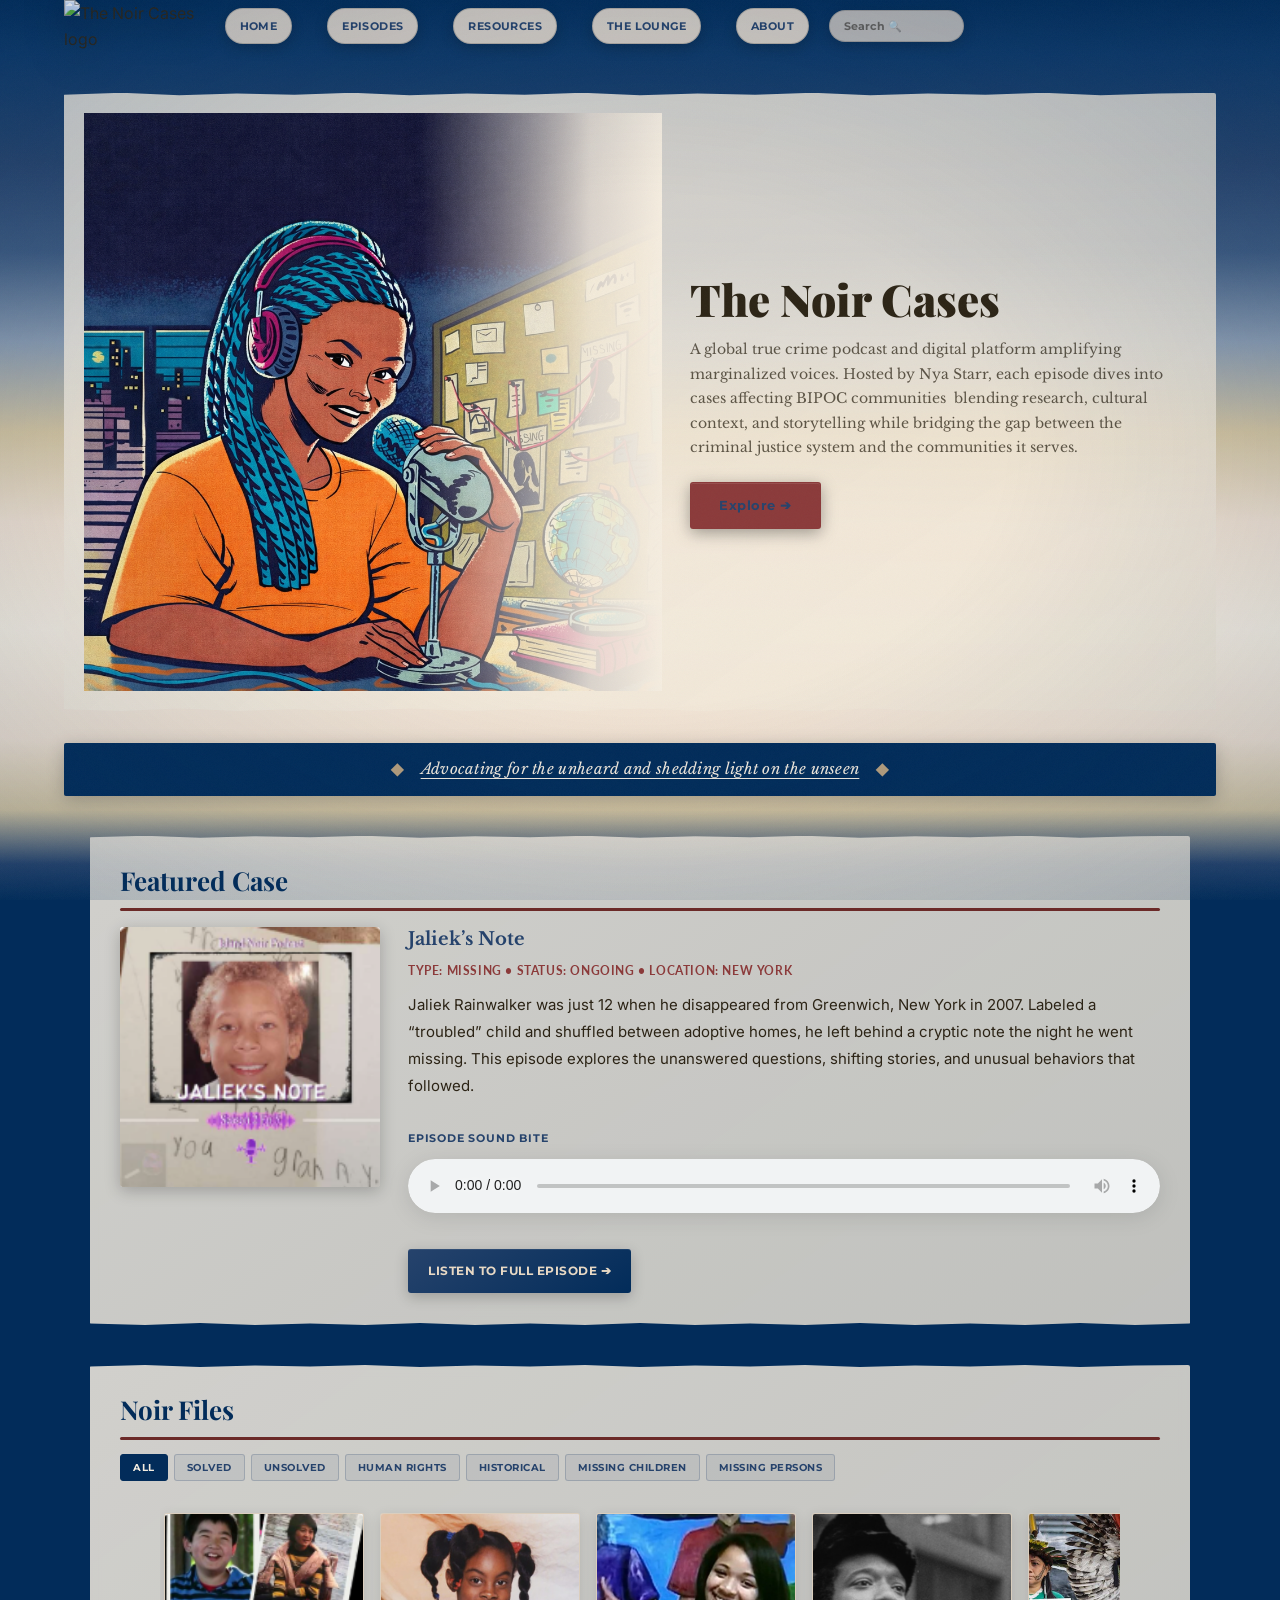
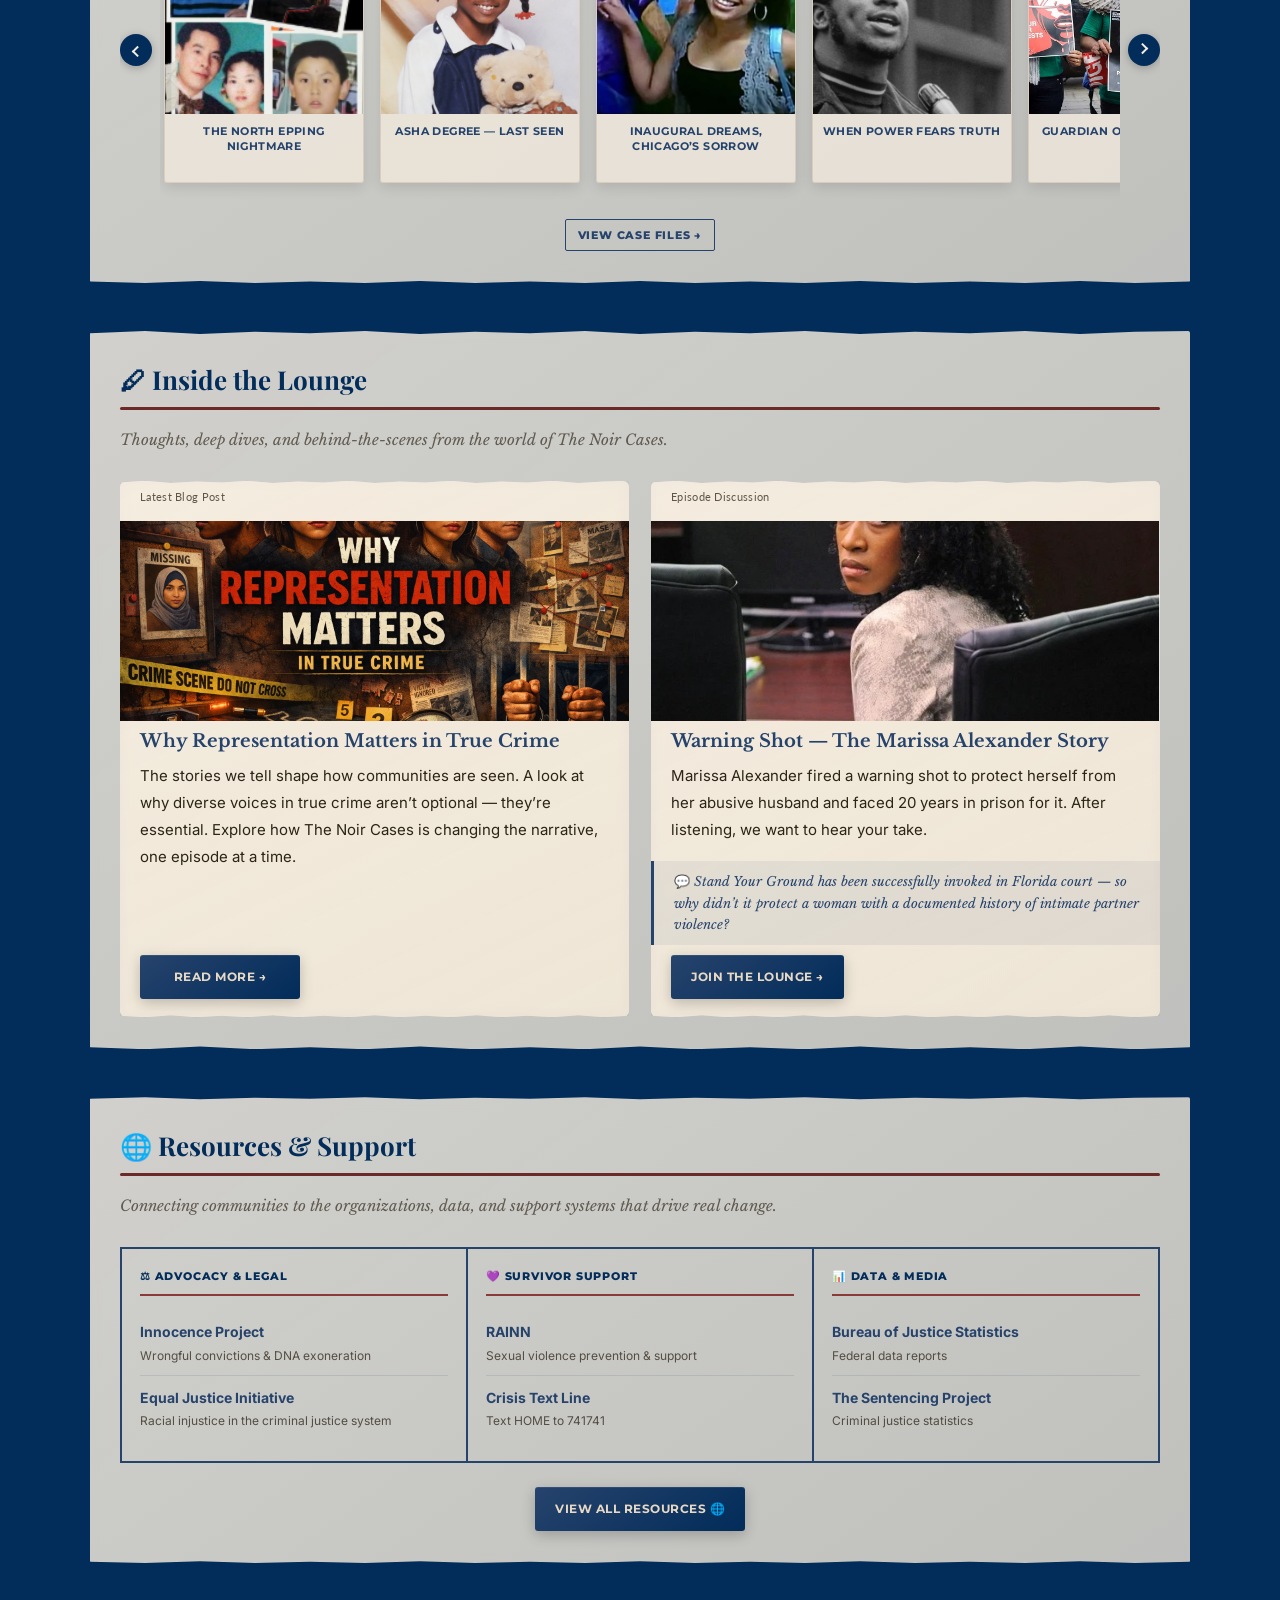
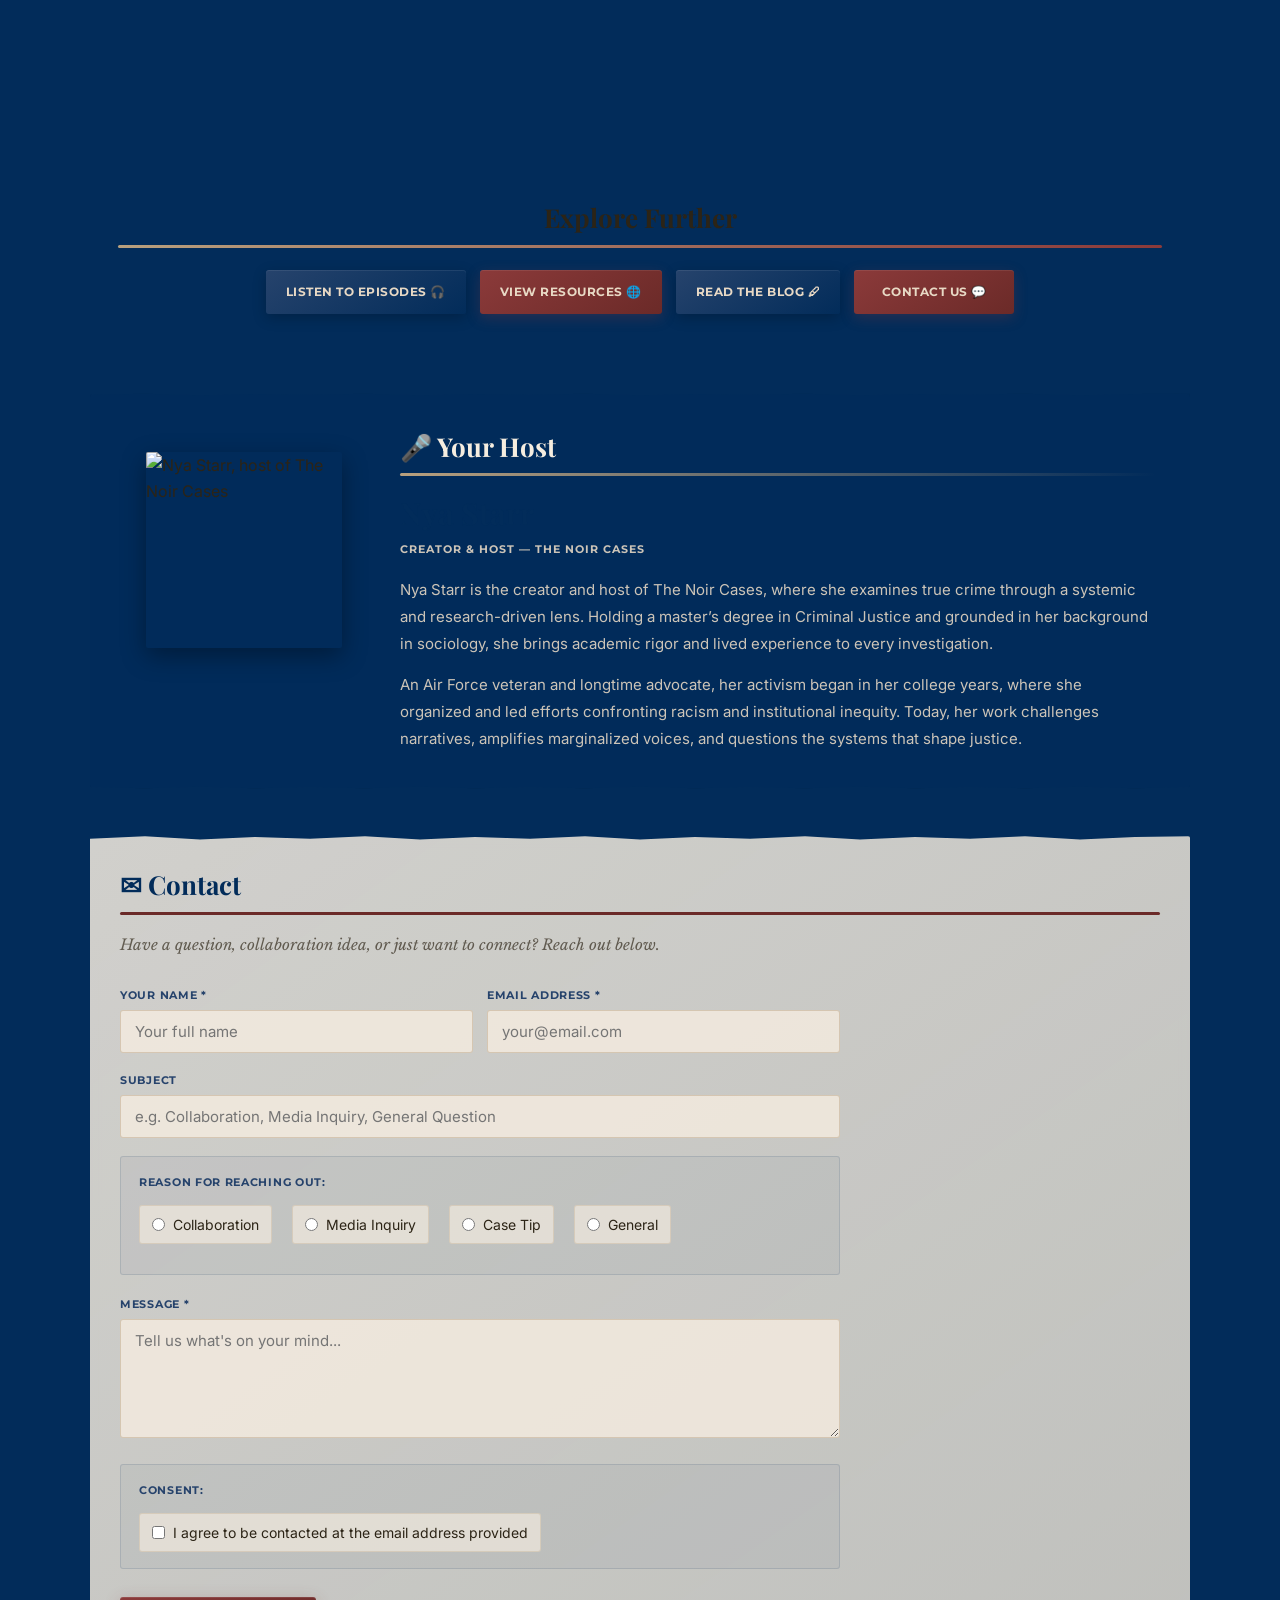
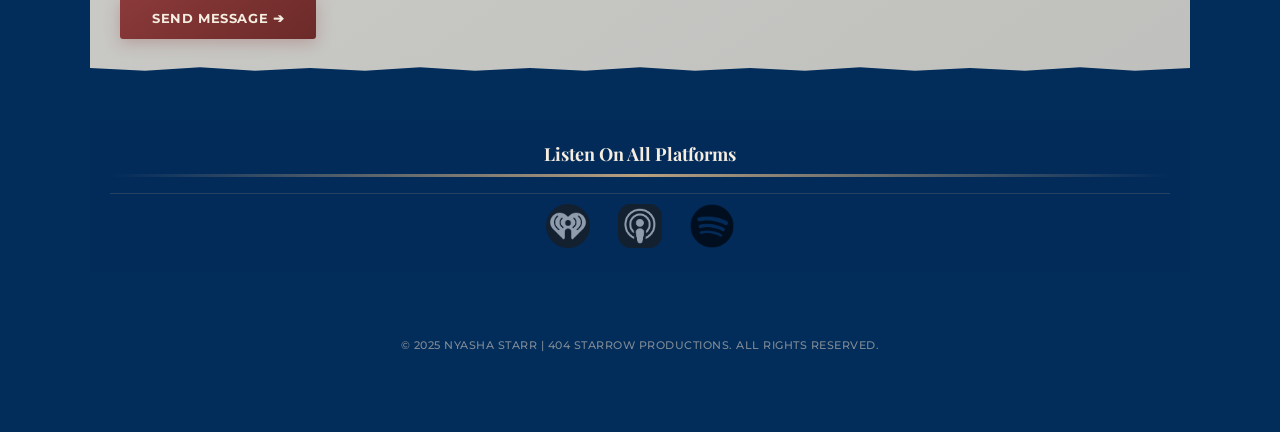
==== commit 4f3ba409: "update" ====
--- a/index.html
+++ b/index.html
@@ -88,10 +88,11 @@
         <p>Jaliek Rainwalker was just 12 when he disappeared from Greenwich, New York in 2007. Labeled a &ldquo;troubled&rdquo; child and shuffled between adoptive homes, he left behind a cryptic note the night he went missing. This episode explores the unanswered questions, shifting stories, and unusual behaviors that followed.</p>
         <div class="audio-wrapper">
           <p class="audio-label">Episode Sound Bite</p>
-          <audio controls>
-            <source src="jaliek soundbite.mp4" type="audio/mpeg">
-            Your browser does not support the audio element.
-          </audio>
+         
+			<audio controls preload="metadata">
+  <source src="Audio/jaliek-s-note_soundbite (1).mp4" type="audio/mp4">
+  Your browser does not support audio.
+</audio>
         </div>
         <a class="button primary featured-btn"
           href="https://www.buzzsprout.com/2208391/episodes/17130888"
--- a/styles.css
+++ b/styles.css
@@ -70,16 +70,12 @@
   pointer-events: none; z-index: 9998;
   background: radial-gradient(ellipse at center, transparent 40%, rgba(2,44,90,0.18) 100%);
 }
-
 .page {
   max-width: 1200px;
   margin: 0 auto;
   padding: 0 24px 60px;
-  display: flex;
-  flex-direction: column;
-  align-items: center;
-}
-
+  display: block; 
+}
 /* ═══════════════════════════════════════════
    LINKS
 ═══════════════════════════════════════════ */
@@ -305,10 +301,29 @@
 .featured-body { flex: 1; display: flex; flex-direction: column; min-width: 0; }
 .featured-body h4 { margin-top: 0; }
 .featured-btn { display: inline-block; margin-top: 16px; align-self: flex-start; padding: 12px 24px; }
-.audio-wrapper { margin: 14px 0 16px; }
-.audio-label { font-family: "Montserrat", sans-serif; font-size: 11px; font-weight: 700; text-transform: uppercase; letter-spacing: 0.8px; color: var(--navy-mid); margin-bottom: 6px !important; }
-audio { width: 100%; display: block; accent-color: var(--crimson); }
-
+audio{
+width:100%;
+max-width:760px;
+display:block;
+margin-top:10px;
+border-radius:30px;
+accent-color: var(--crimson);
+filter: drop-shadow(0 4px 10px rgba(0,0,0,.10));
+}
+
+.audio-wrapper{
+margin:16px 0 20px;
+}
+
+.audio-label{
+font-family:"Montserrat",sans-serif;
+font-size:11px;
+font-weight:700;
+letter-spacing:.8px;
+text-transform:uppercase;
+color:var(--navy-mid);
+margin-bottom:8px;
+}
 /* ═══════════════════════════════════════════
    BUTTONS
 ═══════════════════════════════════════════ */
@@ -866,4 +881,595 @@
 .rss-loading {
   margin-top: 30px;
   margin-bottom: 30px;
+}
+/* ═══════════════════════════════════════════
+   RESOURCES PAGE
+═══════════════════════════════════════════ */
+
+.resources-page-header,
+.resource-main-section {
+  width: 100%;
+  max-width: 1100px;
+  margin: 0 auto 32px;
+  padding: 28px 30px 32px;
+}
+
+.resources-header-inner {
+  max-width: 820px;
+  margin: 0 auto;
+  text-align: center;
+}
+
+.resources-page-header h2 {
+  border-bottom: none;
+  padding-bottom: 0;
+  margin-bottom: 14px;
+}
+
+.resources-subtitle {
+  font-family: "Libre Baskerville", Georgia, serif;
+  font-size: 15px;
+  line-height: 1.8;
+  color: var(--ink-light);
+  max-width: 760px;
+  margin: 0 auto;
+}
+
+/* Emergency Banner */
+.emergency-banner {
+  width: 100%;
+  max-width: 1100px;
+  margin: 0 auto 32px;
+}
+
+.emergency-banner-inner {
+  display: flex;
+  align-items: center;
+  gap: 18px;
+  padding: 22px 24px;
+  background: rgba(245,237,224,0.26);
+  border: 1px solid rgba(139,58,58,0.28);
+  box-shadow: 0 10px 30px rgba(0,0,0,0.10);
+  backdrop-filter: blur(10px);
+  -webkit-backdrop-filter: blur(10px);
+  border-radius: 10px;
+}
+
+.emergency-icon {
+  width: 52px;
+  height: 52px;
+  min-width: 52px;
+  display: flex;
+  align-items: center;
+  justify-content: center;
+  background: rgba(139,58,58,0.14);
+  color: var(--crimson);
+  border: 1px solid rgba(139,58,58,0.24);
+  border-radius: 50%;
+  font-size: 24px;
+  font-weight: 700;
+}
+
+.emergency-copy h3 {
+  color: var(--crimson);
+  margin-bottom: 8px;
+}
+
+.emergency-copy h3::after {
+  display: none;
+}
+
+.emergency-copy p {
+  margin-bottom: 0;
+  font-size: 14px;
+  color: var(--ink);
+  line-height: 1.8;
+}
+
+/* Resource Section Cards */
+.resource-list-grid {
+  display: grid;
+  grid-template-columns: repeat(2, 1fr);
+  gap: 18px;
+}
+
+.resource-item-card {
+  background: rgba(245,237,224,0.52);
+  background-image: linear-gradient(160deg, rgba(245,237,224,0.60) 0%, rgba(237,227,209,0.45) 100%);
+  border: 1px solid rgba(38,67,108,0.16);
+  box-shadow: 0 6px 24px rgba(0,0,0,0.08);
+  border-radius: 2px;
+  padding: 20px 18px;
+  transition: transform 0.25s, box-shadow 0.25s, background 0.25s;
+}
+
+.resource-item-card:hover {
+  transform: translateY(-3px);
+  box-shadow: 0 12px 30px rgba(0,0,0,0.12);
+  background: rgba(245,237,224,0.70);
+}
+
+.resource-item-card h4 {
+  margin-top: 0;
+  margin-bottom: 10px;
+}
+
+.resource-item-card h4 a {
+  color: var(--navy-mid);
+  text-decoration: none;
+}
+
+.resource-item-card h4 a:hover {
+  color: var(--crimson);
+  text-decoration: none;
+}
+
+.resource-item-card p {
+  margin-bottom: 0;
+  font-size: 13px;
+  color: var(--ink);
+  line-height: 1.75;
+}
+
+/* Bottom CTA */
+.resources-bottom-cta {
+  width: 100%;
+  max-width: 1100px;
+  margin: 8px auto 24px;
+  display: flex;
+  justify-content: center;
+  gap: 14px;
+  flex-wrap: wrap;
+}
+
+/* Active nav page */
+nav a[aria-current="page"] {
+  background: var(--navy);
+  color: var(--cream);
+  border-color: var(--navy);
+}
+
+/* Smooth jump */
+html {
+  scroll-behavior: smooth;
+}
+
+/* Responsive */
+@media (max-width: 1024px) {
+  .resource-list-grid {
+    grid-template-columns: 1fr;
+  }
+}
+
+@media (max-width: 768px) {
+  .resources-page-header,
+  .resource-main-section {
+    padding: 22px 20px 24px;
+  }
+
+  .emergency-banner-inner {
+    flex-direction: column;
+    align-items: flex-start;
+    padding: 20px 18px;
+  }
+
+  .emergency-icon {
+    margin-bottom: 4px;
+  }
+}
+
+@media (max-width: 480px) {
+  .resources-page-header,
+  .resource-main-section {
+    padding: 22px 16px 24px;
+  }
+
+  .resource-item-card {
+    padding: 16px;
+  }
+
+  .emergency-icon {
+    width: 46px;
+    height: 46px;
+    min-width: 46px;
+    font-size: 20px;
+  }
+}
+/* ═══════════════════════════════════════════════════════
+   LOUNGE PAGE — BLOG GRID + CARD FIX
+   Paste at the very bottom of styles.css
+   Matches Figma: 2×2 grid, individual parchment cards
+═══════════════════════════════════════════════════════ */
+
+/* ── Hero heading visible on navy background ─────────── */
+.lounge-h2 {
+  font-family: "Playfair Display", Georgia, serif !important;
+  font-size: clamp(40px, 6vw, 68px) !important;
+  font-weight: 900 !important;
+  color: var(--cream) !important;
+  border-bottom-color: var(--crimson) !important;
+  display: inline-block !important;
+  text-shadow: 0 2px 14px rgba(0,0,0,0.65), 0 1px 4px rgba(0,0,0,0.80) !important;
+  margin-bottom: 14px !important;
+}
+.lounge-sub {
+  font-family: "Libre Baskerville", Georgia, serif;
+  font-style: italic;
+  font-size: clamp(14px, 1.6vw, 17px);
+  color: var(--cream);
+  text-shadow: 0 1px 8px rgba(0,0,0,0.55);
+  max-width: 660px;
+  margin: 0 auto;
+  line-height: 1.75;
+}
+
+/* ── Featured Leon Ford section ──────────────────────── */
+.lounge-hero-fix {
+  width: 100%;
+  max-width: 1100px;
+  margin: 0 auto 36px;
+  padding: 32px 30px;
+  background: var(--parchment-bg);
+  background-image: var(--parchment-grad);
+  backdrop-filter: blur(6px);
+  box-shadow: 0 10px 36px rgba(0,0,0,0.12);
+  clip-path: var(--rip);
+  border-radius: 2px;
+  display: flex !important;
+  flex-direction: row !important;
+  gap: 32px !important;
+  align-items: flex-start !important;
+}
+.lounge-hero-fix .hero-left {
+  flex: 0 0 300px;
+  width: 300px;
+}
+.lounge-hero-fix .hero-art {
+  width: 100%;
+}
+.lounge-hero-fix .hero-cover {
+  width: 100% !important;
+  height: 320px !important;
+  object-fit: cover !important;
+  object-position: top center !important;
+  border-radius: 4px !important;
+  display: block !important;
+  box-shadow: 0 4px 18px rgba(0,0,0,0.28) !important;
+}
+.lounge-hero-fix .hero-right {
+  flex: 1;
+  min-width: 0;
+}
+.lounge-hero-fix .hero-right h2 {
+  font-size: clamp(20px, 2.8vw, 28px);
+  margin-bottom: 14px;
+  padding-bottom: 10px;
+}
+
+/* ── Blog grid: 2×2 individual cards ─────────────────── */
+.blog-grid {
+  display: grid !important;
+  grid-template-columns: 1fr 1fr !important;
+  gap: 22px !important;
+  margin-top: 16px !important;
+  width: 100% !important;
+}
+
+/* ── Individual card — parchment panel, image contained ─ */
+.blog-card {
+  display: flex !important;
+  flex-direction: column !important;
+  flex: unset !important;              /* remove flex:1 that was squishing cards */
+  padding: 0 !important;               /* image bleeds to edges, text padded inside */
+  background: rgba(245,237,224,0.56) !important;
+  background-image: linear-gradient(155deg,
+    rgba(245,237,224,0.68) 0%,
+    rgba(237,227,209,0.50) 100%) !important;
+  border-radius: 6px !important;
+  box-shadow: 0 6px 28px rgba(0,0,0,0.13) !important;
+  backdrop-filter: blur(6px) !important;
+  clip-path: var(--rip) !important;
+  overflow: hidden !important;
+  transition: transform 0.3s ease, box-shadow 0.3s ease !important;
+}
+.blog-card:hover {
+  transform: translateY(-5px) !important;
+  box-shadow: 0 16px 42px rgba(0,0,0,0.18) !important;
+}
+
+/* Image fills top of card, fixed height, no overflow */
+.blog-card > img,
+.blog-card .lounge-thumb {
+  width: 100% !important;
+  height: 200px !important;
+  object-fit: cover !important;
+  object-position: center !important;
+  border-radius: 0 !important;       /* flush with card edges */
+  display: block !important;
+  margin: 0 0 0 0 !important;
+  box-shadow: none !important;
+  flex-shrink: 0 !important;
+}
+
+/* Text content area inside card */
+.blog-card .meta,
+.blog-card h4,
+.blog-card p,
+.blog-card .blog-date,
+.blog-card .button,
+.blog-card .discussion-q,
+.blog-card .lounge-actions {
+  padding-left: 20px;
+  padding-right: 20px;
+}
+.blog-card .meta {
+  display: block !important;
+  margin-top: 14px !important;
+  padding-top: 0 !important;
+}
+.blog-card h4 {
+  margin-top: 8px !important;
+  margin-bottom: 8px !important;
+}
+.blog-card p {
+  margin-bottom: 8px !important;
+  flex: 1 !important;       /* pushes date + button to bottom */
+}
+.blog-card .blog-date {
+  display: block !important;
+  margin-top: 4px !important;
+  margin-bottom: 12px !important;
+  background: none !important;
+  color: var(--ink-light) !important;
+  font-size: 11px !important;
+  font-family: "Lato", sans-serif !important;
+  font-weight: 400 !important;
+  letter-spacing: 0.3px !important;
+  text-transform: none !important;
+  padding-left: 20px !important;
+  padding-right: 20px !important;
+}
+.blog-card .button {
+  margin: 0 20px 18px !important;
+  align-self: flex-start !important;
+}
+
+/* Discussion question inside episode cards */
+.blog-card .discussion-q {
+  margin: 10px 0 !important;
+  padding: 10px 20px !important;
+  border-left: 3px solid var(--navy-mid) !important;
+  background: rgba(38,67,108,0.07) !important;
+}
+
+/* Action buttons row */
+.lounge-actions {
+  display: flex;
+  flex-wrap: wrap;
+  gap: 10px;
+  padding: 0 20px 18px !important;
+  margin-top: 4px !important;
+}
+.lounge-actions .button {
+  margin: 0 !important;
+}
+
+/* ── Signup strip ─────────────────────────────────────── */
+.signup-inner {
+  max-width: 520px;
+  margin: 0 auto;
+  text-align: center;
+  padding: 32px 28px;
+}
+.signup-form {
+  display: flex;
+  gap: 10px;
+  justify-content: center;
+  flex-wrap: wrap;
+  margin: 16px 0 10px;
+}
+.signup-form input[type="email"] {
+  padding: 10px 18px;
+  border-radius: 999px;
+  border: 1px solid rgba(31,26,18,0.22);
+  background: rgba(245,237,224,0.85);
+  font-family: "Inter", sans-serif;
+  font-size: 14px;
+  width: 240px;
+  outline: none;
+  transition: border-color 0.25s, background 0.25s;
+}
+.signup-form input[type="email"]:focus {
+  border-color: var(--crimson);
+  background: rgba(245,237,224,1);
+}
+
+/* ── Responsive: single column on small screens ───────── */
+@media (max-width: 760px) {
+  .blog-grid {
+    grid-template-columns: 1fr !important;
+  }
+  .lounge-hero-fix {
+    flex-direction: column !important;
+  }
+  .lounge-hero-fix .hero-left {
+    flex: 0 0 auto !important;
+    width: 100% !important;
+  }
+  .lounge-hero-fix .hero-cover {
+    height: 240px !important;
+  }
+}
+@charset "utf-8";
+
+/* ================================
+   ABOUT PAGE SYSTEM
+================================ */
+
+.about-section {
+  max-width: 1100px;
+  margin: 60px auto;
+  padding: 0 20px;
+}
+
+/* ================================
+   ABOUT PARCHMENT PANELS
+   Uses the global parchment variables
+   from styles.css
+================================ */
+
+.about-section .glass-panel.parchment {
+  background: var(--parchment-bg);
+  background-image: var(--parchment-grad);
+  backdrop-filter: blur(6px);
+  box-shadow: 0 10px 36px rgba(0,0,0,0.10);
+  clip-path: var(--rip);
+  border-radius: 2px;
+  padding: 40px;
+}
+
+/* ================================
+   HEADINGS
+================================ */
+
+.section-title {
+  font-size: 32px;
+  color: var(--navy);
+  margin-bottom: 20px;
+}
+
+.mission-quote {
+  font-style: italic;
+  font-size: 18px;
+  margin-bottom: 20px;
+  color: var(--ink);
+}
+
+.tagline {
+  margin-top: 20px;
+  font-weight: bold;
+  color: var(--crimson);
+}
+
+/* ================================
+   HOST
+================================ */
+
+.host-grid {
+  display: grid;
+  grid-template-columns: 1fr 1fr;
+  gap: 40px;
+  align-items: center;
+}
+
+.host-image img {
+  width: 100%;
+  height: 520px;
+  object-fit: cover;
+  border-radius: 4px;
+  box-shadow: 0 8px 24px rgba(0,0,0,0.22);
+}
+
+.host-name {
+  font-size: 30px;
+  color: var(--navy);
+  font-weight: 700;
+  margin-bottom: 6px;
+}
+
+.host-role {
+  color: var(--crimson);
+  text-transform: uppercase;
+  font-size: 12px;
+  letter-spacing: 1px;
+  margin-bottom: 15px;
+}
+
+/* ================================
+   FORM
+================================ */
+
+.contact-form input,
+.contact-form textarea {
+  width: 100%;
+  padding: 12px;
+  margin-bottom: 14px;
+  border-radius: 6px;
+  border: 1px solid rgba(38,67,108,0.22);
+  background: rgba(245,237,224,0.78);
+  font-family: inherit;
+}
+
+.contact-form input:focus,
+.contact-form textarea:focus {
+  outline: none;
+  border-color: var(--crimson);
+  background: rgba(245,237,224,0.95);
+}
+
+.form-row {
+  display: grid;
+  grid-template-columns: 1fr 1fr;
+  gap: 14px;
+}
+
+.radio-group {
+  display: flex;
+  flex-wrap: wrap;
+  gap: 20px;
+  margin-bottom: 14px;
+  font-size: 14px;
+}
+
+.radio-group input,
+.consent input {
+  accent-color: var(--crimson);
+}
+
+.consent {
+  display: block;
+  font-size: 12px;
+  margin-bottom: 14px;
+}
+
+/* ================================
+   MOBILE
+================================ */
+
+@media (max-width: 860px) {
+  .host-grid {
+    grid-template-columns: 1fr;
+  }
+
+  .form-row {
+    grid-template-columns: 1fr;
+  }
+
+  .host-image img {
+    height: 400px;
+  }
+
+  .about-section .glass-panel.parchment {
+    padding: 28px;
+  }
+}
+
+@media (max-width: 480px) {
+  .about-section {
+    margin: 36px auto;
+    padding: 0 12px;
+  }
+
+  .about-section .glass-panel.parchment {
+    clip-path: none;
+    padding: 20px;
+  }
+
+  .section-title {
+    font-size: 26px;
+  }
+
+  .host-image img {
+    height: 320px;
+  }
 }
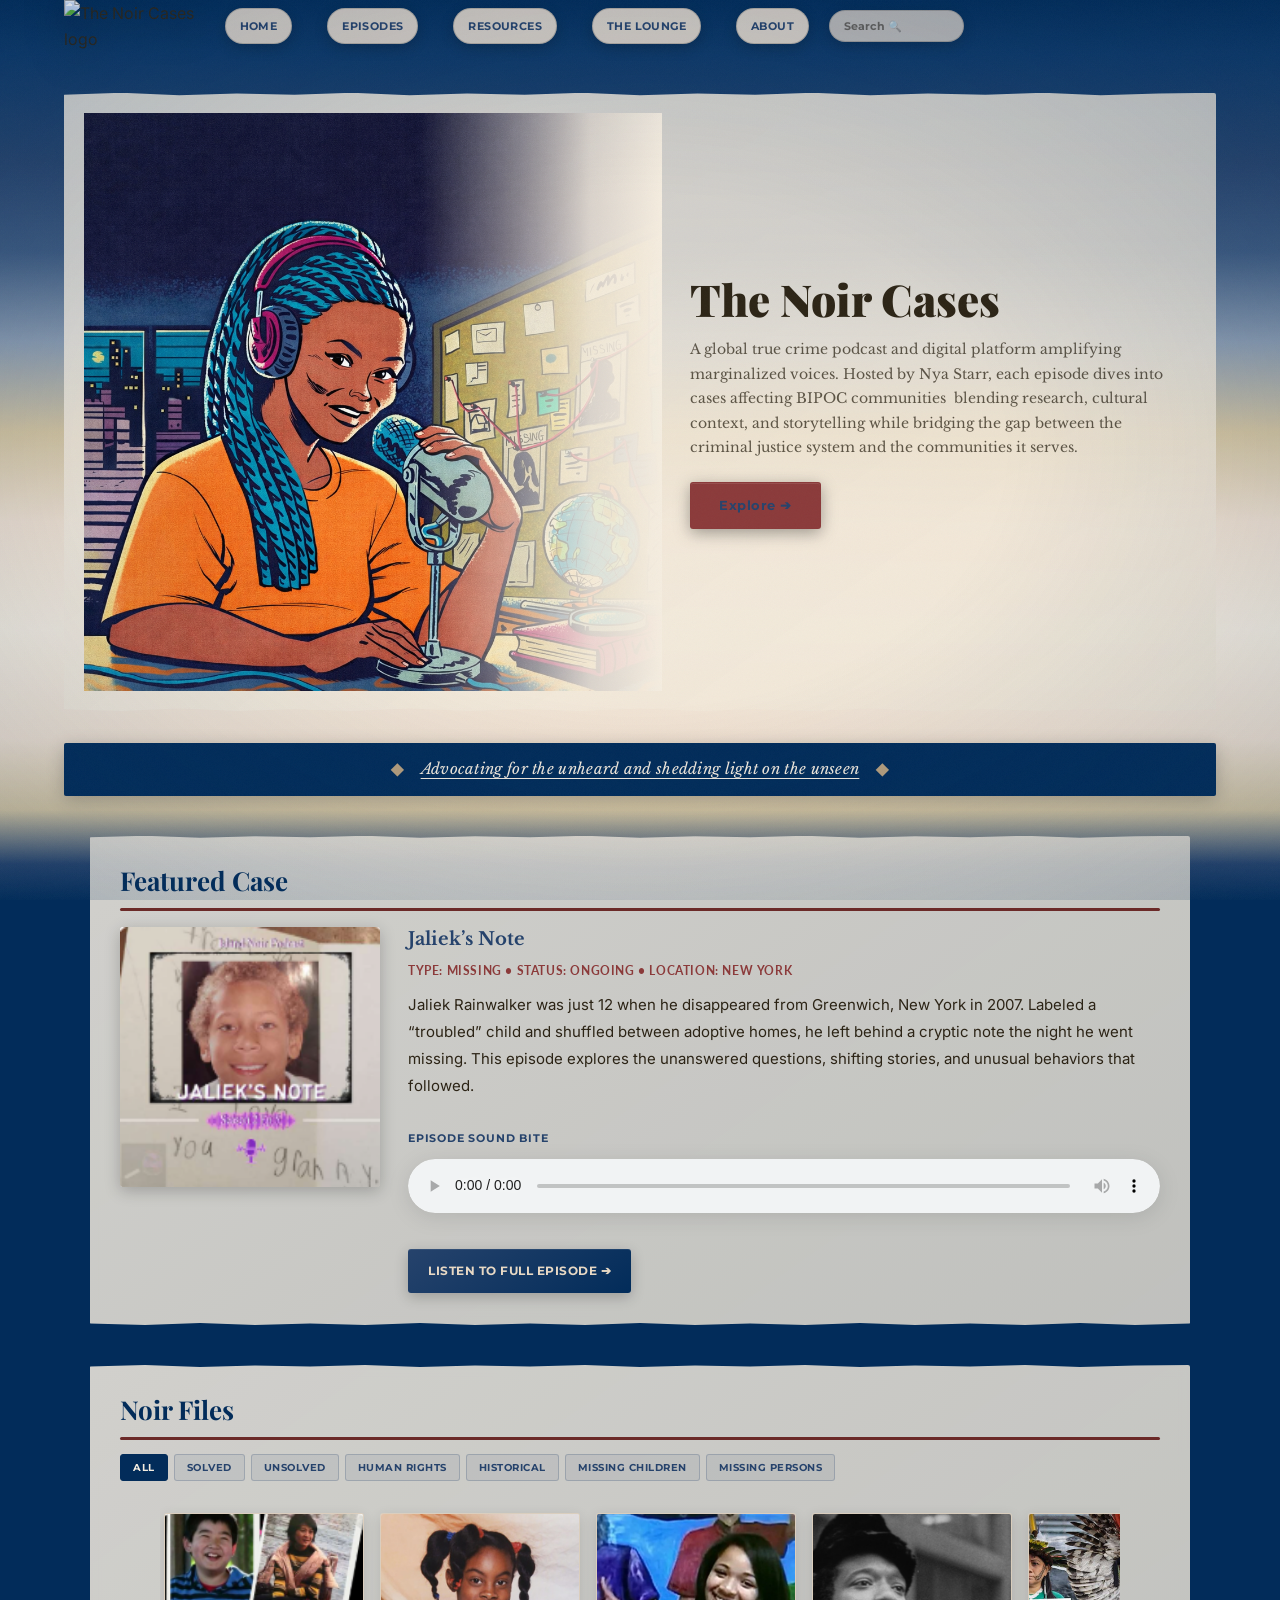
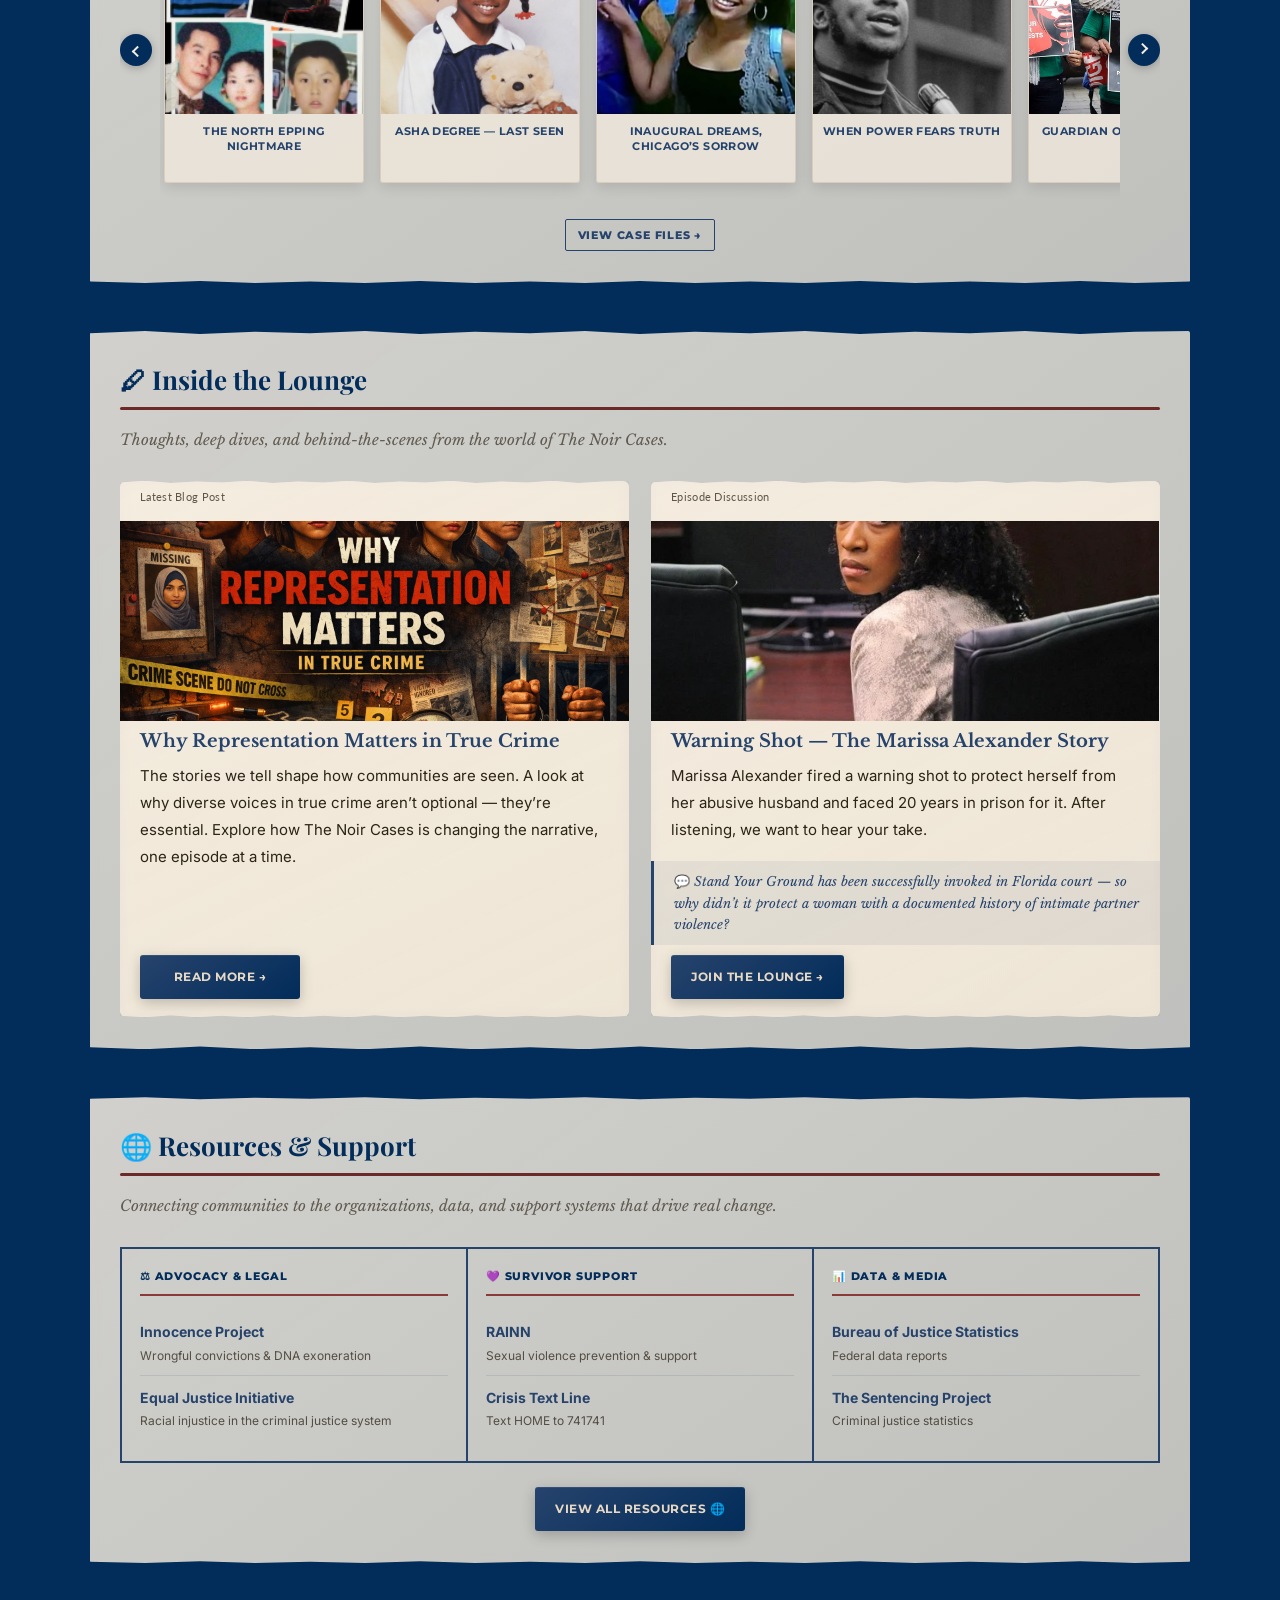
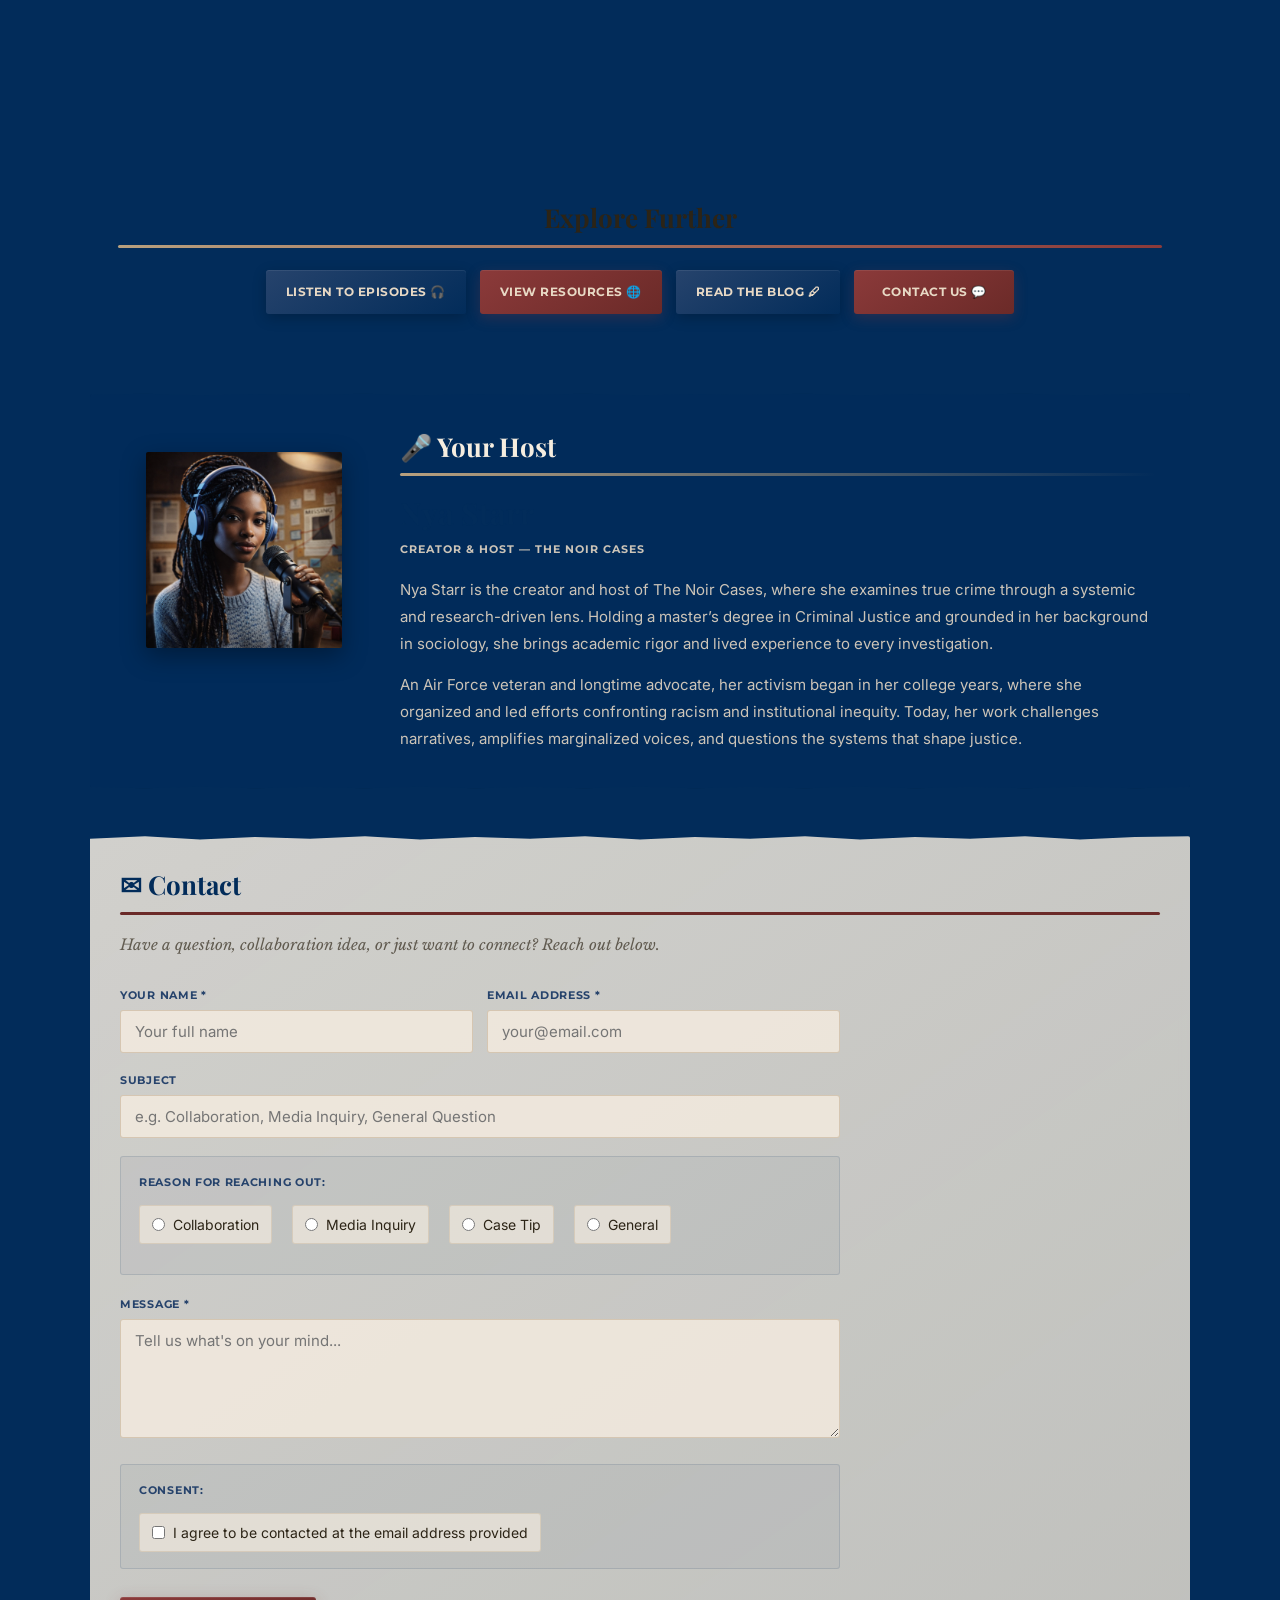
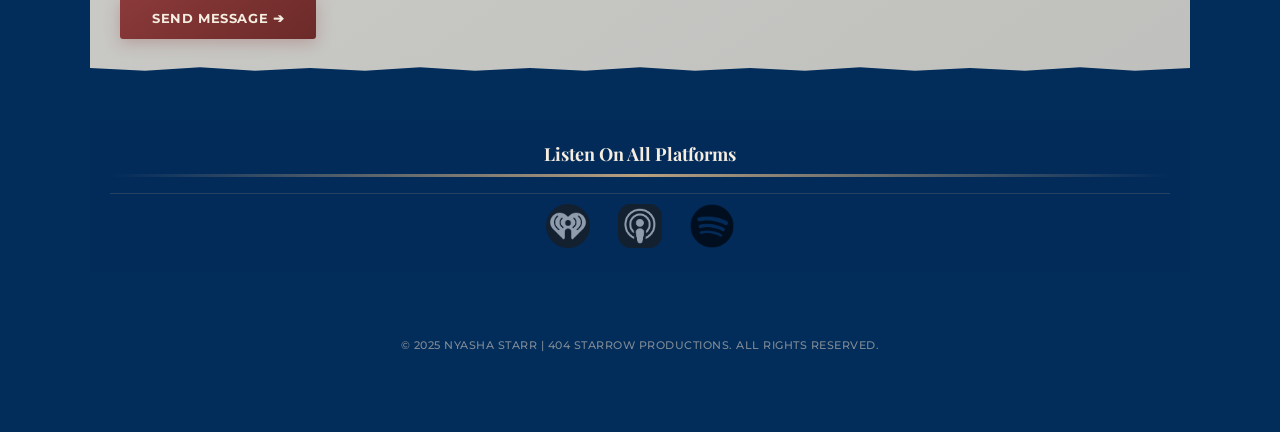
==== commit e441ecb9: "corrections" ====
--- a/index.html
+++ b/index.html
@@ -50,16 +50,16 @@
           title="Return to The Noir Cases homepage">
       </div>
       <map name="covermap">
-        <area shape="circle" coords="350,150,40" href="#resources" alt="Resources">
-       <area shape="circle" coords="120,90,45" href="episodes.html" alt="Episodes">
-        <area shape="circle" coords="200,300,55" href="#lounge"    alt="The Lounge">
-        <area shape="rect"   coords="0,0,600,600" href="#lounge"   alt="The Lounge">
+        <area shape="circle" coords="350,150,40" href="resources.html" alt="Resources">
+<area shape="circle" coords="120,90,45" href="episodes.html" alt="Episodes">
+<area shape="circle" coords="200,300,55" href="lounge.html" alt="The Lounge">
+<area shape="rect"   coords="0,0,600,600" href="lounge.html" alt="The Lounge">
       </map>
     </div>
     <div class="hero-right">
       <h2>The Noir Cases</h2>
       <p>A global true crime podcast and digital platform amplifying marginalized voices. Hosted by Nya Starr, each episode dives into cases affecting BIPOC communities&nbsp; blending research, cultural context, and storytelling while bridging the gap between the criminal justice system and the communities it serves.</p>
-      <a class="learnmore" href="#episodes">Explore &#10132;</a>
+     <a class="learnmore" href="episodes.html">Explore &#10132;</a>
     </div>
   </section>
 
@@ -148,7 +148,7 @@
             <p>Guardian of the Amazon</p>
           </div>
           <div class="case-card" data-category="humanrights solved" title="Marissa Alexander fired a warning shot in self-defense and faced 20 years in prison &mdash; exposing deep inequities in Stand Your Ground laws.">
-            <img src="images/marissa.webp" alt="Marissa Alexander case">
+            <img src="images/marissa.jpg" alt="Marissa Alexander case">
             <p>Warning Shot</p>
           </div>
           <div class="case-card" data-category="unsolved missingchildren" title="Jaliek Rainwalker disappeared from Greenwich, NY in 2007 at age 12, leaving behind only a cryptic goodbye note.">
@@ -182,7 +182,7 @@
 
     </div>
 <div style="text-align:center; margin-top:20px;">
-  <a class="text-link view-cases" href="cases.html">VIEW CASE FILES →</a>
+ <a class="text-link view-cases" href="episodes.html">VIEW CASE FILES →</a>
 </div>
   </section>
 
@@ -199,7 +199,7 @@
         <img class="lounge-thumb" src="images/blog post.png" alt="Why Representation Matters in True Crime">
         <h4>Why Representation Matters in True Crime</h4>
         <p>The stories we tell shape how communities are seen. A look at why diverse voices in true crime aren&rsquo;t optional &mdash; they&rsquo;re essential. Explore how The Noir Cases is changing the narrative, one episode at a time.</p>
-       <a class="button primary" href="#lounge">Read More →</a>
+       <a class="button primary" href="lounge.html">Read More →</a>
       </article>
       <article class="blog-card">
         <span class="blog-date">Episode Discussion</span>
@@ -263,8 +263,7 @@
       </div>
     </div>
     <div class="resource-cta-wrap">
-      <a href="#resources" class="button primary">View All Resources &#127760;</a>
-    </div>
+<a href="resources.html" class="button primary">View All Resources &#127760;</a>    </div>
   </section>
 
 
@@ -274,10 +273,10 @@
   <section class="explore-section scroll-reveal" id="explore">
     <h3>Explore Further</h3>
     <div class="actions">
-      <a href="#episodes" class="button primary">Listen to Episodes &#127911;</a>
-      <a href="#resources" class="button secondary">View Resources &#127760;</a>
-      <a href="#lounge" class="button primary">Read the Blog &#128394;</a>
-      <a href="#contact" class="button secondary">Contact Us &#128172;</a>
+      <a href="episodes.html" class="button primary">Listen to Episodes &#127911;</a>
+<a href="resources.html" class="button secondary">View Resources &#127760;</a>
+<a href="lounge.html" class="button primary">Read the Blog &#128394;</a>
+<a href="about.html" class="button secondary">Contact Us &#128172;</a>
     </div>
   </section>
 
@@ -286,7 +285,7 @@
     <div class="host-inner">
       <div class="host-image-wrap">
         <canvas id="hostCanvas" class="host-canvas" aria-hidden="true"></canvas>
-        <img src="images/nya-starr.png" alt="Nya Starr, host of The Noir Cases" class="host-photo">
+        <img src="images/host.png" alt="Nya Starr, host of The Noir Cases" class="host-photo">
       </div>
       <div class="host-bio-text">
         <h3>&#127908; Your Host</h3>
